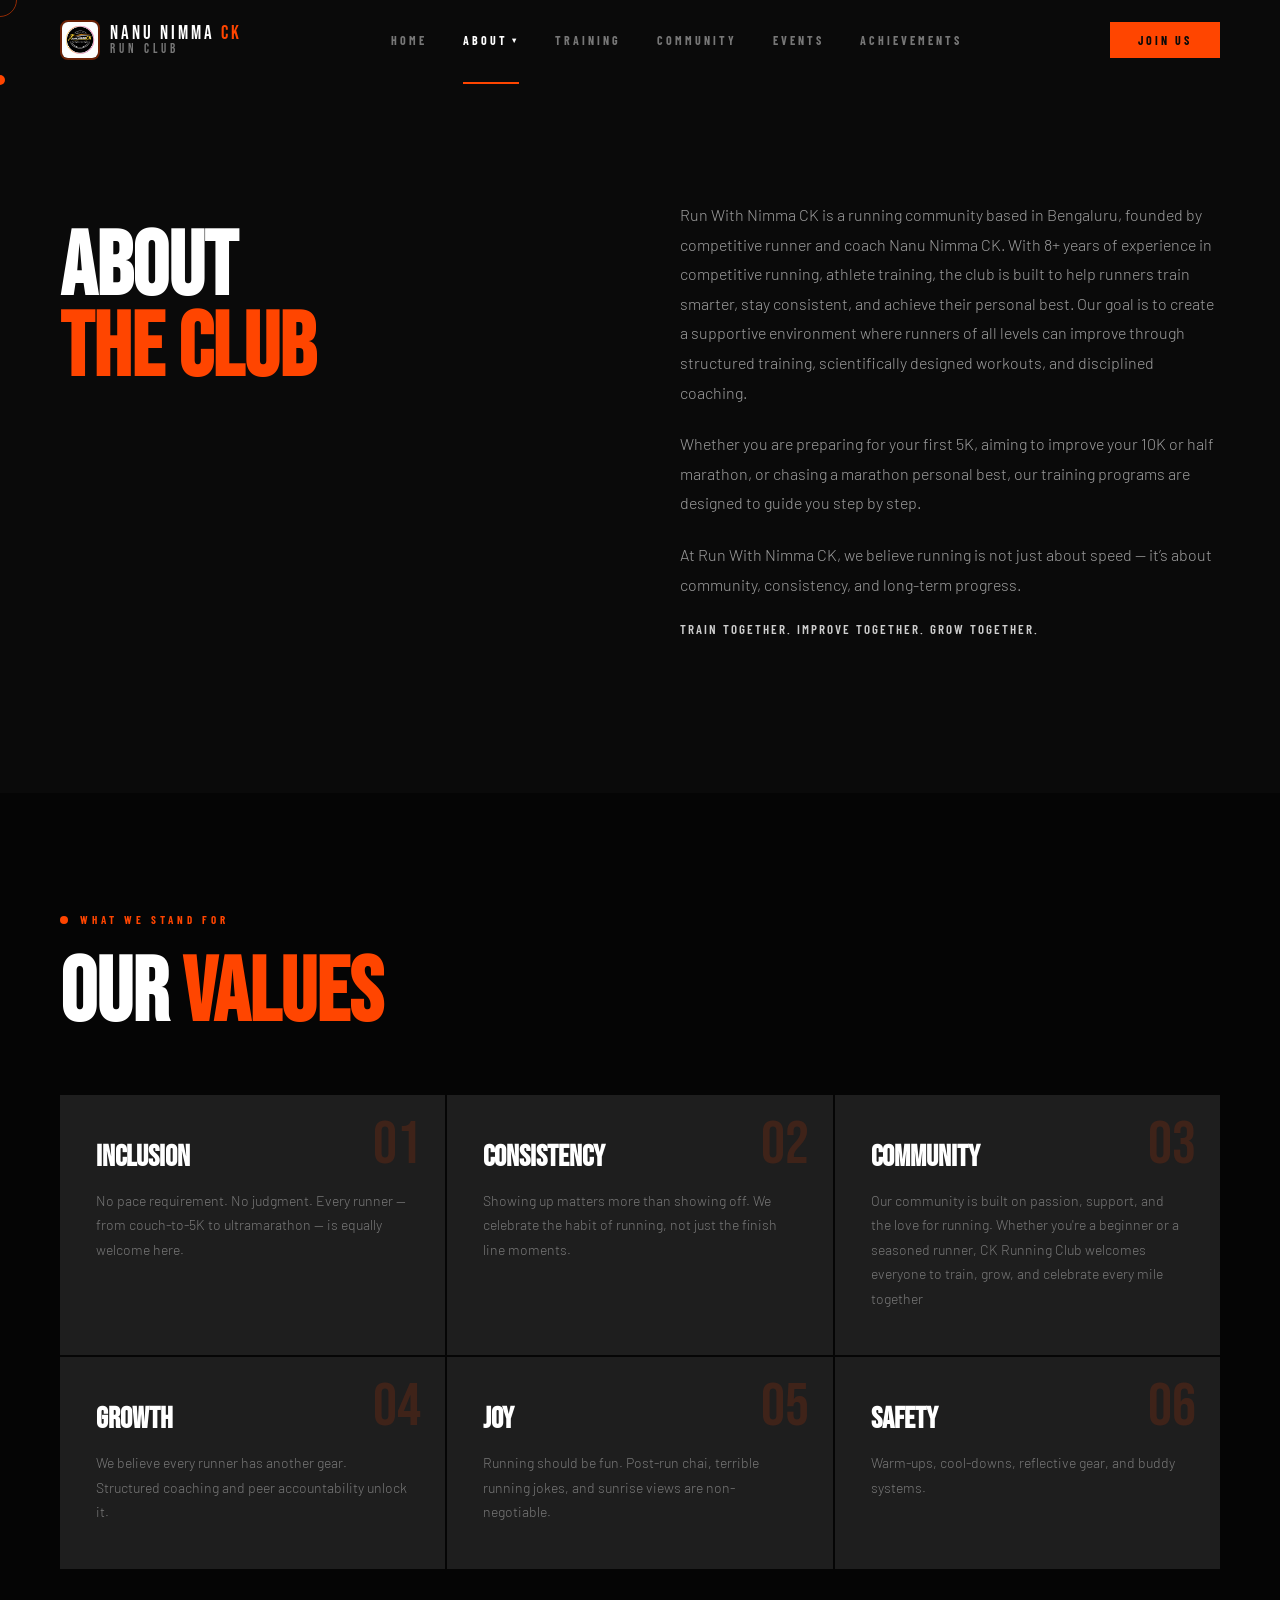
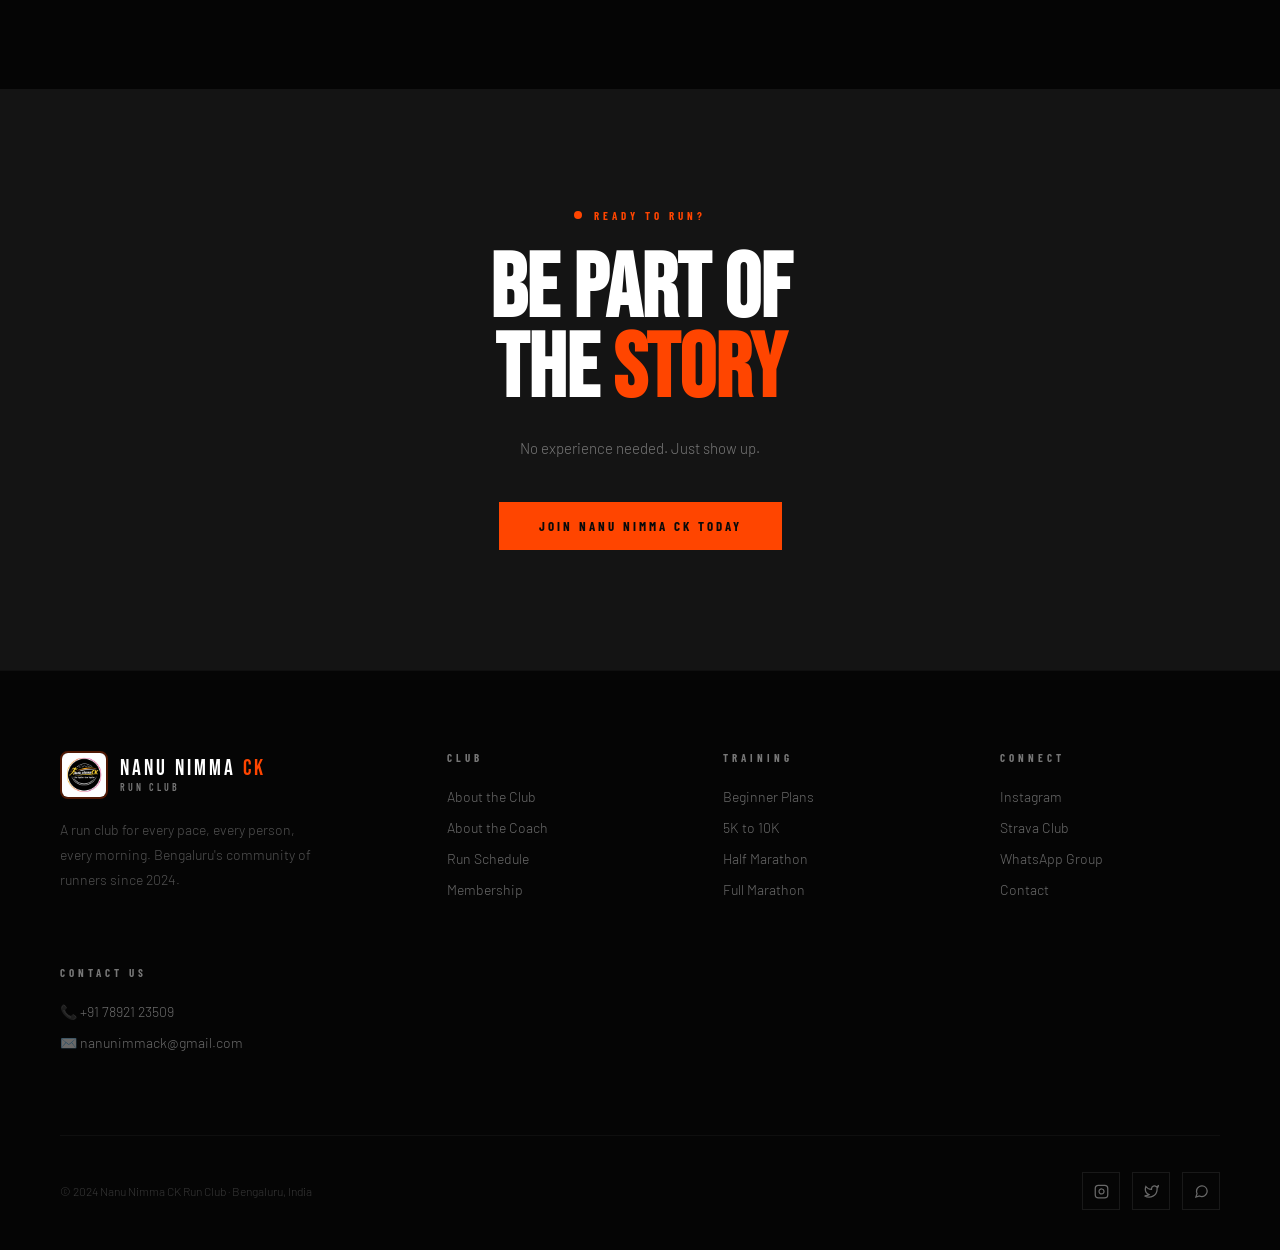
==== about-club.html @ f2fbfc86 "Add files via upload" ====
<!DOCTYPE html>
<html lang="en">
<head>
<meta charset="UTF-8">
<meta name="viewport" content="width=device-width, initial-scale=1.0">
<title>Nanu Nimma CK — About the Club</title>
<link rel="preconnect" href="https://fonts.googleapis.com">
<link href="https://fonts.googleapis.com/css2?family=Bebas+Neue&family=Barlow+Condensed:wght@300;400;600;700&family=Barlow:wght@300;400;500&display=swap" rel="stylesheet">
<link rel="stylesheet" href="styles.css">
</head>
<body>

<div class="cursor" id="cursor"></div>
<div class="cursor-ring" id="cursorRing"></div>

<!-- ── NAV ── -->
<nav class="nav" id="nav">
  <a href="index.html" class="nav__logo">
    <div class="nav__logo-icon"><img src="profile.jpeg" alt="Nanu Nimma CK Logo"></div>
    <div class="nav__logo-text">
      <span class="line2">NANU NIMMA <span>CK</span></span>
      <span class="line1">RUN CLUB</span>
    </div>
  </a>
  <ul class="nav__links">
    <li><a href="index.html" class="nav__link">Home</a></li>
    <li class="nav__dropdown">
      <a class="nav__link active" href="#">About <span class="nav__caret">▾</span></a>
      <div class="nav__dropdown-menu">
        <a href="about-club.html">About the Club</a>
        <a href="about-coach.html">About the Coach</a>
      </div>
    </li>
    <li><a href="runs.html" class="nav__link">Training</a></li>
    <li><a href="community.html" class="nav__link">Community</a></li>
    <li><a href="events.html" class="nav__link">Events</a></li>
    <li><a href="achievements.html" class="nav__link">Achievements</a></li>
  </ul>
  <a href="join.html" class="nav__join">Join Us</a>
  <button class="nav__hamburger" id="hamburger" aria-label="Menu">
    <span></span><span></span><span></span>
  </button>
</nav>

<!-- Mobile Nav -->
<div class="nav__mobile" id="mobileNav">
  <a href="index.html">Home</a>
  <span class="sub-label">About</span>
  <a href="about-club.html" style="font-size:28px;">About the Club</a>
  <a href="about-coach.html" style="font-size:28px;">About the Coach</a>
  <div class="divider"></div>
  <a href="runs.html">Training</a>
  <a href="community.html">Community</a>
  <a href="events.html">Events</a>
  <a href="achievements.html">Achievements</a>
  <a href="join.html" class="mobile-join">Join Us</a>
</div>


<!-- ── STORY SECTION ── -->
<section class="section section--dark">
  <div class="about-split reveal">
    <div>
      <div class="label">
      </div>
      <h1 class="section__heading">About<br><span class="accent">THE CLUB</span></h1>
    </div>
    <div>
      <p>Run With Nimma CK is a running community based in Bengaluru, founded by competitive runner and coach Nanu Nimma CK. With 8+ years of experience in competitive running, athlete training, the club is built to help runners train smarter, stay consistent, and achieve their personal best.
Our goal is to create a supportive environment where runners of all levels can improve through structured training, scientifically designed workouts, and disciplined coaching.</p>
      <p>Whether you are preparing for your first 5K, aiming to improve your 10K or half marathon, or chasing a marathon personal best, our training programs are designed to guide you step by step.</p>
      <p>At Run With Nimma CK, we believe running is not just about speed — it’s about community, consistency, and long-term progress.</p>
      <div class="feature-item"><span>Train together. Improve together. Grow together.</span></div>
      <div class="feature-list" style="margin-top:36px;">
        
      </div>
    </div>
  </div>
</section>


<!-- ── VALUES ── -->
<section class="section section--darker">
  <div class="reveal">
    <div class="label">
      <div class="label__dot"></div>
      <span class="label__text">What We Stand For</span>
    </div>
    <h2 class="section__heading">OUR <span class="accent">VALUES</span></h2>
  </div>

  <div class="values-grid reveal">
    <div class="value-card">
      <div class="value-card__num">01</div>
      <h4>INCLUSION</h4>
      <p>No pace requirement. No judgment. Every runner — from couch-to-5K to ultramarathon — is equally welcome here.</p>
    </div>
    <div class="value-card">
      <div class="value-card__num">02</div>
      <h4>CONSISTENCY</h4>
      <p>Showing up matters more than showing off. We celebrate the habit of running, not just the finish line moments.</p>
    </div>
    <div class="value-card">
      <div class="value-card__num">03</div>
      <h4>COMMUNITY</h4>
      <p>Our community is built on passion, support, and the love for running. Whether you're a beginner or a seasoned runner, CK Running Club welcomes everyone to train, grow, and celebrate every mile together</p>
    </div>
    <div class="value-card">
      <div class="value-card__num">04</div>
      <h4>GROWTH</h4>
      <p>We believe every runner has another gear. Structured coaching and peer accountability unlock it.</p>
    </div>
    <div class="value-card">
      <div class="value-card__num">05</div>
      <h4>JOY</h4>
      <p>Running should be fun. Post-run chai, terrible running jokes, and sunrise views are non-negotiable.</p>
    </div>
    <div class="value-card">
      <div class="value-card__num">06</div>
      <h4>SAFETY</h4>
      <p>Warm-ups, cool-downs, reflective gear, and buddy systems.</p>
    </div>
  </div>
</section>

<!-- ── CTA ── -->
<section class="section section--charcoal" style="text-align:center;">
  <div class="reveal">
    <div class="label" style="justify-content:center;">
      <div class="label__dot"></div>
      <span class="label__text">Ready to run?</span>
    </div>
    <h2 class="section__heading">BE PART OF<br>THE <span class="accent">STORY</span></h2>
    <p style="margin:24px auto 40px; max-width:400px; font-size:15px; font-weight:300; color:var(--muted); line-height:1.8;">No experience needed. Just show up.</p>
    <a href="join.html" class="btn-primary">Join Nanu Nimma CK Today</a>
  </div>
</section>

<!-- ── FOOTER ── -->
<footer class="footer">
  <div class="footer__top">
    <div class="footer__brand">
      <div class="footer__brand-logo"><div class="footer__brand-logo-icon"><img src="profile.jpeg" alt="Nanu Nimma CK Logo"></div><div class="footer__brand-logo-text"><span class="fl2">NANU NIMMA <span>CK</span></span><span class="fl1">Run Club</span></div></div>
      <p class="footer__brand-text">A run club for every pace, every person, every morning. Bengaluru's community of runners since 2024.</p>
    </div>
    <div class="footer__col">
      <h5>Club</h5>
      <ul>
        <li><a href="about-club.html">About the Club</a></li>
        <li><a href="about-coach.html">About the Coach</a></li>
        <li><a href="runs.html">Run Schedule</a></li>
        <li><a href="join.html">Membership</a></li>
      </ul>
    </div>
    <div class="footer__col">
      <h5>Training</h5>
      <ul>
        <li><a href="runs.html">Beginner Plans</a></li>
        <li><a href="runs.html">5K to 10K</a></li>
        <li><a href="runs.html">Half Marathon</a></li>
        <li><a href="runs.html">Full Marathon</a></li>
      </ul>
    </div>
    <div class="footer__col">
      <h5>Connect</h5>
      <ul>
        <li><a href="https://www.instagram.com/ck_runner198?igsh=MWJ4cGlnZDIwdWhmbg==" target="_blank" rel="noopener">Instagram</a></li>
        <li><a href="#">Strava Club</a></li>
        <li><a href="https://wa.me/917892123509" target="_blank" rel="noopener">WhatsApp Group</a></li>
        <li><a href="#">Contact</a></li>
      </ul>
    </div>
    <div class="footer__col">
      <h5>Contact Us</h5>
      <ul>
        <li><a href="tel:+917892123509">📞 +91 78921 23509</a></li>
        <li><a href="mailto:nanunimmack@gmail.com">✉️ nanunimmack@gmail.com</a></li>
      </ul>
    </div>
  </div>
  <div class="footer__bottom">
    <p class="footer__copy">© 2024 Nanu Nimma CK Run Club · Bengaluru, India</p>
    <div class="socials">
      <a href="https://www.instagram.com/ck_runner198?igsh=MWJ4cGlnZDIwdWhmbg==" target="_blank" rel="noopener" class="social-btn"><svg viewBox="0 0 24 24"><rect x="2" y="2" width="20" height="20" rx="5"/><path d="M16 11.37A4 4 0 1112.63 8 4 4 0 0116 11.37z"/><path d="M17.5 6.5h.01"/></svg></a>
      <a href="#" class="social-btn"><svg viewBox="0 0 24 24"><path d="M23 3a10.9 10.9 0 01-3.14 1.53 4.48 4.48 0 00-7.86 3v1A10.66 10.66 0 013 4s-4 9 5 13a11.64 11.64 0 01-7 2c9 5 20 0 20-11.5a4.5 4.5 0 00-.08-.83A7.72 7.72 0 0023 3z"/></svg></a>
      <a href="https://wa.me/917892123509" target="_blank" rel="noopener" class="social-btn"><svg viewBox="0 0 24 24" fill="none" stroke="currentColor" stroke-width="1.5"><path d="M21 11.5a8.38 8.38 0 01-.9 3.8 8.5 8.5 0 01-7.6 4.7 8.38 8.38 0 01-3.8-.9L3 21l1.9-5.7a8.38 8.38 0 01-.9-3.8 8.5 8.5 0 014.7-7.6 8.38 8.38 0 013.8-.9h.5a8.48 8.48 0 018 8v.5z"/></svg></a>
    </div>
  </div>
</footer>

<script src="main.js"></script>
</body>
</html>
---- styles.css ----
/* ============================================================
   PACE RUN CLUB — Complete Stylesheet
   ============================================================ */

/* ─── RESET & VARIABLES ─────────────────────────────────── */
:root {
  --orange:        #FF4500;
  --orange-bright: #FF6B35;
  --orange-dim:    rgba(255, 69, 0, 0.12);
  --dark:          #0A0A0A;
  --darker:        #050505;
  --charcoal:      #141414;
  --mid:           #1E1E1E;
  --light:         #F5F0EA;
  --muted:         #777;
  --muted-light:   rgba(255,255,255,0.45);
  --white:         #FFFFFF;
  --nav-h:         80px;
}

*, *::before, *::after { margin: 0; padding: 0; box-sizing: border-box; }

html { scroll-behavior: smooth; font-size: 16px; }

body {
  font-family: 'Barlow', sans-serif;
  background: var(--dark);
  color: var(--white);
  overflow-x: hidden;
  cursor: none;
  min-height: 100vh;
  padding-top: var(--nav-h);
}

img { max-width: 100%; display: block; }
a  { text-decoration: none; color: inherit; }
ul { list-style: none; }
button { cursor: none; }

/* ─── CUSTOM CURSOR ─────────────────────────────────────── */
.cursor {
  position: fixed;
  width: 10px;
  height: 10px;
  background: var(--orange);
  border-radius: 50%;
  pointer-events: none;
  z-index: 9999;
  transform: translate(-50%,-50%);
  transition: transform .12s;
}
.cursor-ring {
  position: fixed;
  width: 34px;
  height: 34px;
  border: 1.5px solid var(--orange);
  border-radius: 50%;
  pointer-events: none;
  z-index: 9998;
  transform: translate(-50%,-50%);
  opacity: .55;
  transition: width .3s, height .3s, opacity .3s;
}

/* ─── SCROLLBAR ─────────────────────────────────────────── */
::-webkit-scrollbar       { width: 4px; }
::-webkit-scrollbar-track { background: var(--dark); }
::-webkit-scrollbar-thumb { background: #FF4500; }

/* ─── TYPOGRAPHY HELPERS ────────────────────────────────── */
.display {
  font-family: 'Bebas Neue', sans-serif;
  line-height: .9;
  letter-spacing: -1px;
}
.condensed {
  font-family: 'Barlow Condensed', sans-serif;
}
.label {
  display: flex;
  align-items: center;
  gap: 12px;
  margin-bottom: 28px;
}
.label__dot {
  width: 8px;
  height: 8px;
  background: var(--orange);
  border-radius: 50%;
  flex-shrink: 0;
}
.label__text {
  font-family: 'Barlow Condensed', sans-serif;
  font-size: 11px;
  font-weight: 700;
  letter-spacing: 4px;
  text-transform: uppercase;
  color: var(--orange);
}

/* ─── BUTTONS ───────────────────────────────────────────── */
.btn-primary {
  display: inline-block;
  font-family: 'Barlow Condensed', sans-serif;
  font-size: 13px;
  font-weight: 700;
  letter-spacing: 3px;
  text-transform: uppercase;
  color: var(--dark);
  background: var(--orange);
  border: none;
  padding: 16px 40px;
  transition: background .3s, transform .2s;
}
.btn-primary:hover { background: var(--orange-bright); transform: translateY(-2px); }

.btn-ghost {
  display: inline-block;
  font-family: 'Barlow Condensed', sans-serif;
  font-size: 13px;
  font-weight: 600;
  letter-spacing: 3px;
  text-transform: uppercase;
  color: var(--white);
  border-bottom: 1px solid var(--muted);
  padding-bottom: 4px;
  transition: color .3s, border-color .3s;
}
.btn-ghost:hover { color: var(--orange); border-color: var(--orange); }

.btn-outline {
  display: inline-block;
  font-family: 'Barlow Condensed', sans-serif;
  font-size: 13px;
  font-weight: 700;
  letter-spacing: 3px;
  text-transform: uppercase;
  color: var(--white);
  border: 1px solid rgba(255,255,255,.2);
  padding: 14px 36px;
  transition: border-color .3s, color .3s, background .3s;
}
.btn-outline:hover {
  border-color: var(--orange);
  color: var(--orange);
  background: rgba(255,69,0,.06);
}

/* ─── NAV ───────────────────────────────────────────────── */
.nav {
  position: fixed;
  top: 0; left: 0; right: 0;
  z-index: 200;
  height: var(--nav-h);
  display: flex;
  align-items: center;
  justify-content: space-between;
  padding: 0 60px;
  transition: background .4s, backdrop-filter .4s, box-shadow .4s;
  overflow: visible;
  background: transparent;
}
.nav.scrolled {
  background: rgba(10,10,10,.96);
  backdrop-filter: blur(18px);
  border-bottom: 1px solid rgba(255,255,255,.05);
}
.nav__logo {
  display: flex;
  align-items: center;
  gap: 10px;
  font-family: 'Bebas Neue', sans-serif;
  font-size: 20px;
  letter-spacing: 3px;
  color: var(--white);
  flex-shrink: 0;
  line-height: 1;
}
.nav__logo span { color: var(--orange); }
.nav__logo-icon {
  width: 40px;
  height: 40px;
  border-radius: 8px;
  overflow: hidden;
  display: flex;
  align-items: center;
  justify-content: center;
  flex-shrink: 0;
  border: 2px solid rgba(255,69,0,0.4);
  transition: border-color .3s;
}
.nav__logo:hover .nav__logo-icon { border-color: var(--orange-bright); }
.nav__logo-icon img {
  width: 100%;
  height: 100%;
  object-fit: cover;
  display: block;
}
.nav__logo-text {
  display: flex;
  flex-direction: column;
  gap: 0px;
  line-height: 1;
}
.nav__logo-text .line1 {
  font-size: 13px;
  letter-spacing: 4px;
  color: var(--muted);
  font-weight: 400;
}
.nav__logo-text .line2 {
  font-size: 19px;
  letter-spacing: 3px;
  color: var(--white);
}
.nav__logo-text .line2 span { color: var(--orange); }

/* Footer brand logo update */
.footer__brand-logo {
  display: flex;
  align-items: center;
  gap: 12px;
  margin-bottom: 18px;
}
.footer__brand-logo-icon {
  width: 48px;
  height: 48px;
  border-radius: 8px;
  overflow: hidden;
  display: flex;
  align-items: center;
  justify-content: center;
  flex-shrink: 0;
  border: 2px solid rgba(255,69,0,0.3);
}
.footer__brand-logo-icon img {
  width: 100%;
  height: 100%;
  object-fit: cover;
  display: block;
}
.footer__brand-logo-text {
  display: flex;
  flex-direction: column;
  line-height: 1.1;
}
.footer__brand-logo-text .fl1 {
  font-family: 'Barlow Condensed', sans-serif;
  font-size: 10px;
  font-weight: 600;
  letter-spacing: 3px;
  text-transform: uppercase;
  color: var(--muted);
}
.footer__brand-logo-text .fl2 {
  font-family: 'Bebas Neue', sans-serif;
  font-size: 22px;
  letter-spacing: 3px;
  color: var(--white);
}
.footer__brand-logo-text .fl2 span { color: var(--orange); }

.nav__links {
  display: flex;
  align-items: center;
  gap: 36px;
  height: 100%;
}
.nav__link {
  font-family: 'Barlow Condensed', sans-serif;
  font-size: 12px;
  font-weight: 700;
  letter-spacing: 3px;
  text-transform: uppercase;
  color: var(--muted);
  transition: color .3s;
  position: relative;
  padding: 8px 0;
  height: 100%;
  display: flex;
  align-items: center;
}
.nav__link:hover,
.nav__link.active { color: var(--white); }
.nav__link.active::after {
  content: '';
  position: absolute;
  bottom: -4px; left: 0; right: 0;
  height: 2px;
  background: #FF4500;
}

/* Dropdown */
.nav__dropdown {
  position: relative;
  height: 100%;
  display: flex;
  align-items: center;
}
.nav__dropdown-menu {
  position: absolute;
  top: 100%;
  left: 50%;
  transform: translateX(-50%);
  background: #ffffff;
  border: 1px solid rgba(0,0,0,.10);
  border-top: 2px solid var(--orange);
  box-shadow: 0 8px 30px rgba(0,0,0,.3);
  min-width: 200px;
  opacity: 0;
  visibility: hidden;
  pointer-events: none;
  flex-direction: column;
  overflow: hidden;
  display: flex;
  transition: opacity .2s ease, visibility .2s ease;
  /* Padding top creates invisible hover bridge so mouse moving down doesn't lose hover */
  padding-top: 0;
  margin-top: 0;
  z-index: 300;
}
/* Invisible bridge between link and menu so gap doesn't break hover */
.nav__dropdown-menu::before {
  content: '';
  position: absolute;
  top: -12px;
  left: 0;
  right: 0;
  height: 12px;
  background: transparent;
}
.nav__dropdown:hover .nav__dropdown-menu {
  opacity: 1;
  visibility: visible;
  pointer-events: all;
}
.nav__dropdown-menu a {
  font-family: 'Barlow Condensed', sans-serif;
  font-size: 12px;
  font-weight: 600;
  letter-spacing: 2px;
  text-transform: uppercase;
  color: var(--muted);
  padding: 16px 24px;
  transition: background .2s, color .2s;
  border-bottom: 1px solid rgba(255,255,255,.04);
  white-space: nowrap;
}
.nav__dropdown-menu a:last-child { border-bottom: none; }
.nav__dropdown-menu a:hover { background: rgba(232,58,0,.07); color: var(--orange); }
.nav__caret {
  display: inline-block;
  margin-left: 4px;
  font-size: 8px;
  transition: transform .3s;
}
.nav__dropdown:hover .nav__caret { transform: rotate(180deg); }

.nav__join {
  font-family: 'Barlow Condensed', sans-serif;
  font-size: 12px;
  font-weight: 700;
  letter-spacing: 3px;
  text-transform: uppercase;
  color: var(--dark);
  background: var(--orange);
  border: none;
  padding: 11px 28px;
  transition: background .3s;
  flex-shrink: 0;
}
.nav__join:hover { background: var(--orange-bright); }

/* Hamburger */
.nav__hamburger {
  display: none;
  flex-direction: column;
  gap: 5px;
  background: none;
  border: none;
  padding: 6px;
  cursor: none;
}
.nav__hamburger span {
  display: block;
  width: 26px;
  height: 2px;
  background: var(--white);
  transition: all .3s;
}
.nav__hamburger.open span:nth-child(1) { transform: translateY(7px) rotate(45deg); }
.nav__hamburger.open span:nth-child(2) { opacity: 0; }
.nav__hamburger.open span:nth-child(3) { transform: translateY(-7px) rotate(-45deg); }

/* Mobile nav overlay */
.nav__mobile {
  display: none;
  position: fixed;
  inset: 0;
  top: var(--nav-h);
  background: rgba(5,5,5,.98);
  backdrop-filter: blur(20px);
  z-index: 199;
  flex-direction: column;
  align-items: center;
  justify-content: center;
  gap: 8px;
  padding: 40px 24px;
}
.nav__mobile.open { display: flex; }
.nav__mobile a {
  font-family: 'Bebas Neue', sans-serif;
  font-size: 40px;
  letter-spacing: 3px;
  color: var(--muted);
  transition: color .3s;
  text-align: center;
}
.nav__mobile a:hover { color: var(--orange); }
.nav__mobile .sub-label {
  font-family: 'Barlow Condensed', sans-serif;
  font-size: 13px;
  letter-spacing: 3px;
  text-transform: uppercase;
  color: rgba(255,69,0,.7);
}
.nav__mobile .divider {
  width: 40px;
  height: 1px;
  background: rgba(255,255,255,.1);
  margin: 12px 0;
}
.nav__mobile .mobile-join {
  margin-top: 24px;
  font-family: 'Barlow Condensed', sans-serif;
  font-size: 14px;
  font-weight: 700;
  letter-spacing: 3px;
  text-transform: uppercase;
  color: var(--dark);
  background: var(--orange);
  padding: 16px 48px;
}

/* ─── PAGE HERO (shared inner pages) ───────────────────── */
.page-hero {
  min-height: 52vh;
  display: flex;
  align-items: flex-end;
  padding: 0 60px 80px;
  position: relative;
  overflow: hidden;
}
.page-hero__bg {
  position: absolute;
  inset: 0;
  background:
    radial-gradient(ellipse at 60% 40%, rgba(255,69,0,.1) 0%, transparent 60%),
    linear-gradient(160deg, #050505 0%, #0D0D0D 100%);
}
.page-hero__grid {
  position: absolute;
  inset: 0;
  background-image:
    linear-gradient(rgba(255,69,0,.04) 1px, transparent 1px),
    linear-gradient(90deg, rgba(255,69,0,.04) 1px, transparent 1px);
  background-size: 60px 60px;
}
.page-hero__content { position: relative; z-index: 2; }
.page-hero__title {
  font-family: 'Bebas Neue', sans-serif;
  font-size: clamp(64px, 11vw, 160px);
  line-height: .88;
  letter-spacing: -2px;
}
.page-hero__title .accent { color: var(--orange); }
.page-hero__title .outline {
  -webkit-text-stroke: 1.5px rgba(255,255,255,.15);
  color: transparent;
}
.page-hero__sub {
  margin-top: 24px;
  font-size: 16px;
  font-weight: 300;
  color: var(--muted);
  max-width: 480px;
  line-height: 1.75;
}
.page-hero__bar {
  position: absolute;
  bottom: 0; left: 0; right: 0;
  height: 2px;
  background: linear-gradient(90deg, var(--orange) 0%, transparent 70%);
  opacity: .5;
}

/* ─── SECTIONS ──────────────────────────────────────────── */
.section { padding: 120px 60px; }
.section--dark    { background: var(--dark); }
.section--darker  { background: var(--darker); }
.section--charcoal{ background: var(--charcoal); }

.section__heading {
  font-family: 'Bebas Neue', sans-serif;
  font-size: clamp(48px, 7vw, 100px);
  line-height: .9;
}
.section__heading .accent { color: var(--orange); }
.section__heading .outline {
  -webkit-text-stroke: 1px rgba(0,0,0,.15);
  color: transparent;
}

/* ─── REVEAL ANIMATION ──────────────────────────────────── */
.reveal {
  opacity: 0;
  transform: translateY(40px);
  transition: opacity .8s ease, transform .8s ease;
}
.reveal.visible { opacity: 1; transform: translateY(0); }

/* ─── MARQUEE ───────────────────────────────────────────── */
.marquee-band {
  border-top: 1px solid rgba(255,69,0,.25);
  border-bottom: 1px solid rgba(255,69,0,.25);
  background: #141414;
  overflow: hidden;
  padding: 16px 0;
}
.marquee-band__track {
  display: flex;
  width: max-content;
  animation: marquee 30s linear infinite;
}
.marquee-band__item {
  display: flex;
  align-items: center;
  gap: 20px;
  padding: 0 36px;
  white-space: nowrap;
}
.marquee-band__item span {
  font-family: 'Bebas Neue', sans-serif;
  font-size: 19px;
  letter-spacing: 4px;
  color: var(--muted);
  text-transform: uppercase;
}
.marquee-band__dot {
  width: 6px; height: 6px;
  border-radius: 50%;
  background: var(--orange);
  flex-shrink: 0;
}
@keyframes marquee {
  from { transform: translateX(0); }
  to   { transform: translateX(-50%); }
}

/* ─── HOME — HERO ───────────────────────────────────────── */
.home-hero {
  height: calc(100vh - var(--nav-h));
  min-height: 560px;
  position: relative;
  display: flex;
  align-items: center;
  overflow: hidden;
}
.home-hero__bg {
  position: absolute; inset: 0;
  background:
    radial-gradient(ellipse at 70% 50%, rgba(255,69,0,.13) 0%, transparent 65%),
    linear-gradient(135deg, #050505 0%, #0D0D0D 60%, #111 100%);
}
.home-hero__grid {
  position: absolute; inset: 0;
  background-image:
    linear-gradient(rgba(255,69,0,.04) 1px, transparent 1px),
    linear-gradient(90deg, rgba(255,69,0,.04) 1px, transparent 1px);
  background-size: 60px 60px;
}
.home-hero__ticker {
  position: absolute;
  top: 50%;
  right: -100%;
  transform: translateY(-50%);
  font-family: 'Bebas Neue', sans-serif;
  font-size: 30vw;
  color: rgba(255,255,255,.018);
  white-space: nowrap;
  letter-spacing: -10px;
  animation: ticker 22s linear infinite;
  pointer-events: none;
  user-select: none;
}
@keyframes ticker {
  0%   { right: -100%; }
  100% { right: 100%; }
}
.home-hero__track {
  position: absolute;
  bottom: 0; left: 0; right: 0;
  height: 2px;
  background: linear-gradient(90deg, transparent 0%, #FF4500 40%, #FF6B35 70%, transparent 100%);
  opacity: .5;
}
.home-hero__content {
  position: relative;
  z-index: 2;
  padding: 40px 60px;
  max-width: 860px;
}
.home-hero__eyebrow {
  display: flex;
  align-items: center;
  gap: 14px;
  margin-bottom: 20px;
  opacity: 0;
  animation: fadeUp .8s ease .3s forwards;
}
.home-hero__eyebrow-line {
  width: 36px; height: 2px;
  background: var(--orange);
}
.home-hero__eyebrow span {
  font-family: 'Barlow Condensed', sans-serif;
  font-size: 11px;
  font-weight: 700;
  letter-spacing: 4px;
  text-transform: uppercase;
  color: var(--orange);
}
.home-hero__headline {
  font-family: 'Bebas Neue', sans-serif;
  font-size: clamp(64px, 11vw, 150px);
  line-height: .9;
  letter-spacing: -2px;
  opacity: 0;
  animation: fadeUp .9s ease .5s forwards;
}
.home-hero__headline .line-accent { color: var(--orange); }
.home-hero__headline .line-outline {
  -webkit-text-stroke: 1.5px rgba(255,255,255,.18);
  color: transparent;
}
.home-hero__sub {
  margin-top: 28px;
  font-size: 16px;
  font-weight: 300;
  color: var(--muted);
  max-width: 420px;
  line-height: 1.75;
  opacity: 0;
  animation: fadeUp .9s ease .7s forwards;
}
.home-hero__actions {
  margin-top: 44px;
  display: flex;
  align-items: center;
  gap: 32px;
  flex-wrap: wrap;
  opacity: 0;
  animation: fadeUp .9s ease .9s forwards;
}
.home-hero__stats {
  position: absolute;
  right: 60px;
  top: 50%;
  transform: translateY(-50%);
  z-index: 2;
  display: flex;
  flex-direction: column;
  gap: 28px;
  opacity: 0;
  animation: fadeIn 1s ease 1.2s forwards;
}
.stat { text-align: right; }
.stat__num {
  font-family: 'Bebas Neue', sans-serif;
  font-size: 50px;
  line-height: 1;
}
.stat__num em { color: var(--orange); font-style: normal; }
.stat__label {
  font-family: 'Barlow Condensed', sans-serif;
  font-size: 11px;
  font-weight: 600;
  letter-spacing: 3px;
  text-transform: uppercase;
  color: var(--muted);
  margin-top: 2px;
}
.stat__divider {
  width: 100%;
  height: 1px;
  background: rgba(255,255,255,.07);
}

/* ─── ABOUT GALLERY LAYOUT ──────────────────────────────── */
.about-intro-grid {
  display: grid;
  grid-template-columns: 1fr 1fr;
  gap: 80px;
  align-items: center;
  margin-bottom: 60px;
}
.gallery-wrap {
  position: relative;
  width: 100%;
  aspect-ratio: 4/3;
  overflow: hidden;
  background: #E8E8E8;
}
.gallery-wrap::before {
  content: '';
  position: absolute;
  top: 0; left: 0; right: 0;
  height: 3px;
  background: var(--orange);
  z-index: 3;
}
.gallery-wrap::after {
  content: '';
  position: absolute;
  bottom: 0; right: 0;
  width: 60px; height: 60px;
  background: var(--orange);
  z-index: 3;
  clip-path: polygon(100% 0, 100% 100%, 0 100%);
}
.gallery-slide {
  position: absolute;
  inset: 0;
  opacity: 0;
  transition: opacity .8s ease;
  z-index: 1;
}
.gallery-slide.active {
  opacity: 1;
  z-index: 2;
}
.gallery-slide img {
  width: 100%;
  height: 100%;
  object-fit: cover;
  object-position: center;
  display: block;
}
/* Counter badge */
.gallery-counter {
  position: absolute;
  top: 16px;
  right: 16px;
  z-index: 4;
  background: rgba(255,255,255,.85);
  backdrop-filter: blur(8px);
  border: 1px solid rgba(0,0,0,.1);
  padding: 6px 14px;
  font-family: 'Barlow Condensed', sans-serif;
  font-size: 12px;
  font-weight: 700;
  letter-spacing: 2px;
  color: var(--white);
}
.gallery-counter em {
  color: var(--orange);
  font-style: normal;
}
/* Dot indicators */
.gallery-dots {
  position: absolute;
  bottom: 16px;
  left: 50%;
  transform: translateX(-50%);
  z-index: 4;
  display: flex;
  gap: 8px;
}
.gallery-dot {
  width: 6px;
  height: 6px;
  border-radius: 50%;
  background: rgba(255,255,255,.3);
  cursor: pointer;
  transition: background .3s, transform .3s;
  border: none;
  padding: 0;
}
.gallery-dot.active {
  background: var(--orange);
  transform: scale(1.4);
}
/* Prev / Next arrows */
.gallery-btn {
  position: absolute;
  top: 50%;
  transform: translateY(-50%);
  z-index: 4;
  width: 38px;
  height: 38px;
  background: rgba(0,0,0,.55);
  backdrop-filter: blur(6px);
  border: 1px solid rgba(255,255,255,.12);
  display: flex;
  align-items: center;
  justify-content: center;
  cursor: pointer;
  transition: background .3s, border-color .3s;
}
.gallery-btn:hover {
  background: var(--orange);
  border-color: var(--orange);
}
.gallery-btn svg {
  width: 16px;
  height: 16px;
  stroke: var(--white);
  fill: none;
  stroke-width: 2;
}
.gallery-btn--prev { left: 12px; }
.gallery-btn--next { right: 12px; }
/* Progress bar */
.gallery-progress {
  position: absolute;
  bottom: 0; left: 0;
  height: 3px;
  background: var(--orange);
  z-index: 4;
  width: 0%;
  transition: width linear;
}

@media (max-width: 1024px) {
  .about-intro-grid { grid-template-columns: 1fr; gap: 48px; }
}
@media (max-width: 768px) {
  .about-intro-grid { grid-template-columns: 1fr; gap: 36px; }
  .gallery-wrap { aspect-ratio: 16/10; }
}
.bento {
  display: grid;
  grid-template-columns: repeat(12,1fr);
  gap: 2px;
  margin-top: 80px;
}
.bento-card {
  background: #141414;
  padding: 48px 40px;
  position: relative;
  overflow: hidden;
  transition: background .3s;
  cursor: none;
}
.bento-card:hover { background: #1c1c1c; }
.bento-card__bar {
  position: absolute;
  bottom: 0; left: 0; right: 0;
  height: 2px;
  background: linear-gradient(90deg, var(--orange), transparent);
  opacity: 0;
  transition: opacity .3s;
}
.bento-card:hover .bento-card__bar { opacity: 1; }
.bento-card__icon {
  width: 50px; height: 50px;
  background: rgba(255,69,0,.1);
  border: 1px solid rgba(255,69,0,.2);
  display: flex;
  align-items: center;
  justify-content: center;
  margin-bottom: 28px;
}
.bento-card__icon svg {
  width: 22px; height: 22px;
  stroke: var(--orange);
  fill: none;
  stroke-width: 1.5;
}
.bento-card h3 {
  font-family: 'Bebas Neue', sans-serif;
  font-size: 38px;
  line-height: 1;
  margin-bottom: 14px;
}
.bento-card p {
  font-size: 14px;
  font-weight: 300;
  color: var(--muted-light);
  line-height: 1.8;
}
.bento-card .big-num {
  font-family: 'Bebas Neue', sans-serif;
  font-size: 100px;
  line-height: 1;
  color: var(--orange);
  margin-bottom: 6px;
}
.bento-card .big-num-label {
  font-family: 'Barlow Condensed', sans-serif;
  font-size: 12px;
  font-weight: 700;
  letter-spacing: 3px;
  text-transform: uppercase;
  color: rgba(255,255,255,.3);
}
.bento-c1 { grid-column: span 7; min-height: 340px; }
.bento-c2 { grid-column: span 5; }
.bento-c3 { grid-column: span 5; min-height: 280px; }
.bento-c4 { grid-column: span 7; }

/* ─── HOME — QUICK LINKS ────────────────────────────────── */
.quick-links {
  display: grid;
  grid-template-columns: repeat(3,1fr);
  gap: 2px;
  margin-top: 2px;
}
.quick-link-card {
  background: var(--mid);
  padding: 52px 44px;
  display: flex;
  flex-direction: column;
  justify-content: space-between;
  min-height: 260px;
  position: relative;
  overflow: hidden;
  transition: background .3s;
  cursor: none;
}
.quick-link-card::after {
  content: '';
  position: absolute;
  bottom: 0; left: 0;
  width: 0; height: 3px;
  background: var(--orange);
  transition: width .5s ease;
}
.quick-link-card:hover::after { width: 100%; }
.quick-link-card:hover { background: #252525; }
.quick-link-card__num {
  font-family: 'Bebas Neue', sans-serif;
  font-size: 72px;
  color: rgba(255,255,255,.03);
  position: absolute;
  top: 16px; right: 24px;
  line-height: 1;
}
.quick-link-card__tag {
  font-family: 'Barlow Condensed', sans-serif;
  font-size: 11px;
  font-weight: 700;
  letter-spacing: 4px;
  text-transform: uppercase;
  color: var(--orange);
  margin-bottom: 16px;
}
.quick-link-card__title {
  font-family: 'Bebas Neue', sans-serif;
  font-size: 34px;
  line-height: 1.05;
  margin-bottom: 12px;
}
.quick-link-card__desc {
  font-size: 14px;
  font-weight: 300;
  color: var(--muted);
  line-height: 1.7;
  margin-bottom: 28px;
}
.quick-link-card__arrow {
  display: flex;
  align-items: center;
  gap: 10px;
  font-family: 'Barlow Condensed', sans-serif;
  font-size: 12px;
  font-weight: 700;
  letter-spacing: 3px;
  text-transform: uppercase;
  color: var(--muted);
  transition: color .3s;
}
.quick-link-card:hover .quick-link-card__arrow { color: var(--orange); }
.quick-link-card__arrow svg {
  width: 16px; height: 16px;
  stroke: currentColor;
  fill: none;
  stroke-width: 2;
  transition: transform .3s;
}
.quick-link-card:hover .quick-link-card__arrow svg { transform: translateX(4px); }

/* ─── RUNS PAGE ─────────────────────────────────────────── */
.runs-grid {
  display: grid;
  grid-template-columns: repeat(3,1fr);
  gap: 2px;
}
.run-card {
  background: var(--mid);
  padding: 48px 40px;
  position: relative;
  overflow: hidden;
  transition: background .4s, transform .3s;
  cursor: none;
}
.run-card::before {
  content: '';
  position: absolute;
  bottom: 0; left: 0;
  width: 0; height: 3px;
  background: var(--orange);
  transition: width .5s ease;
}
.run-card:hover::before { width: 100%; }
.run-card:hover { background: #232323; transform: translateY(-4px); }
.run-card__bg-num {
  position: absolute;
  top: 16px; right: 24px;
  font-family: 'Bebas Neue', sans-serif;
  font-size: 88px;
  color: rgba(255,255,255,.03);
  line-height: 1;
  pointer-events: none;
}
.run-card__day {
  font-family: 'Barlow Condensed', sans-serif;
  font-size: 11px;
  font-weight: 700;
  letter-spacing: 4px;
  text-transform: uppercase;
  color: var(--orange);
  margin-bottom: 14px;
}
.run-card__name {
  font-family: 'Bebas Neue', sans-serif;
  font-size: 44px;
  line-height: .95;
  margin-bottom: 6px;
}
.run-card__details {
  margin-top: 28px;
  display: flex;
  flex-direction: column;
  gap: 10px;
}
.run-detail {
  display: flex;
  align-items: center;
  gap: 10px;
}
.run-detail__icon {
  width: 20px; height: 20px;
  display: flex;
  align-items: center;
  justify-content: center;
  flex-shrink: 0;
}
.run-detail__icon svg { width: 14px; height: 14px; fill: var(--orange); }
.run-detail span {
  font-size: 13px;
  color: var(--muted-light);
  font-weight: 300;
}
.run-card__badge {
  display: inline-block;
  margin-top: 28px;
  padding: 6px 16px;
  background: rgba(255,69,0,.1);
  border: 1px solid rgba(255,69,0,.2);
  font-family: 'Barlow Condensed', sans-serif;
  font-size: 11px;
  font-weight: 700;
  letter-spacing: 3px;
  text-transform: uppercase;
  color: var(--orange);
}

/* Training Plans Table */
.plans-table {
  width: 100%;
  border-collapse: collapse;
  margin-top: 56px;
}
.plans-table th {
  font-family: 'Barlow Condensed', sans-serif;
  font-size: 11px;
  font-weight: 700;
  letter-spacing: 3px;
  text-transform: uppercase;
  color: var(--muted);
  padding: 16px 24px;
  text-align: left;
  border-bottom: 1px solid rgba(255,255,255,.06);
}
.plans-table td {
  padding: 20px 24px;
  font-size: 14px;
  font-weight: 300;
  color: rgba(255,255,255,.7);
  border-bottom: 1px solid rgba(255,255,255,.04);
  transition: background .2s;
}
.plans-table tr:hover td { background: rgba(255,69,0,.04); }
.plans-table td:first-child {
  font-family: 'Barlow Condensed', sans-serif;
  font-size: 16px;
  font-weight: 700;
  color: var(--white);
  letter-spacing: 1px;
}
.level-pill {
  display: inline-block;
  padding: 4px 14px;
  font-family: 'Barlow Condensed', sans-serif;
  font-size: 11px;
  font-weight: 700;
  letter-spacing: 2px;
  text-transform: uppercase;
  border-radius: 2px;
}
.level-pill--beginner   { background: rgba(50,205,50,.12);  color: #55cc55; }
.level-pill--intermediate { background: rgba(255,165,0,.12); color: #FFAA33; }
.level-pill--advanced   { background: rgba(255,69,0,.12);   color: var(--orange); }

/* ─── ABOUT CLUB PAGE ───────────────────────────────────── */
.about-split {
  display: grid;
  grid-template-columns: 1fr 1fr;
  gap: 80px;
  align-items: start;
}
.about-split p {
  font-size: 16px;
  font-weight: 300;
  color: rgba(255,255,255,.6);
  line-height: 1.85;
  margin-bottom: 22px;
}
.feature-list {
  margin-top: 40px;
  display: grid;
  grid-template-columns: 1fr 1fr;
  gap: 18px;
}
.feature-item {
  display: flex;
  align-items: center;
  gap: 12px;
}
.feature-item__line {
  width: 24px; height: 1px;
  background: var(--orange);
  flex-shrink: 0;
}
.feature-item span {
  font-family: 'Barlow Condensed', sans-serif;
  font-size: 13px;
  font-weight: 600;
  letter-spacing: 2px;
  text-transform: uppercase;
  color: rgba(255,255,255,.8);
}

.timeline {
  margin-top: 80px;
}
.timeline-item {
  display: grid;
  grid-template-columns: 100px 1fr;
  gap: 40px;
  padding: 36px 0;
  border-bottom: 1px solid rgba(255,255,255,.05);
  position: relative;
  cursor: none;
  transition: padding-left .3s;
}
.timeline-item:hover { padding-left: 16px; }
.timeline-item:hover .timeline-item__year { color: var(--orange); }
.timeline-item__year {
  font-family: 'Bebas Neue', sans-serif;
  font-size: 42px;
  color: rgba(255,255,255,.15);
  line-height: 1;
  transition: color .3s;
}
.timeline-item__content h4 {
  font-family: 'Barlow Condensed', sans-serif;
  font-size: 18px;
  font-weight: 700;
  letter-spacing: 1px;
  margin-bottom: 8px;
}
.timeline-item__content p {
  font-size: 14px;
  font-weight: 300;
  color: var(--muted);
  line-height: 1.7;
}

.values-grid {
  display: grid;
  grid-template-columns: repeat(3,1fr);
  gap: 2px;
  margin-top: 60px;
}
.value-card {
  background: var(--mid);
  padding: 44px 36px;
  position: relative;
  overflow: hidden;
  cursor: none;
  transition: background .3s;
}
.value-card:hover { background: #232323; }
.value-card__num {
  font-family: 'Bebas Neue', sans-serif;
  font-size: 60px;
  color: rgba(255,69,0,.15);
  position: absolute;
  top: 20px; right: 24px;
  line-height: 1;
}
.value-card h4 {
  font-family: 'Bebas Neue', sans-serif;
  font-size: 30px;
  margin-bottom: 14px;
}
.value-card p {
  font-size: 14px;
  font-weight: 300;
  color: var(--muted);
  line-height: 1.75;
}

/* ─── ABOUT COACH PAGE ──────────────────────────────────── */
.coach-hero-card {
  display: grid;
  grid-template-columns: 380px 1fr;
  gap: 80px;
  align-items: start;
}
.coach-photo-wrap {
  position: relative;
}
.coach-photo {
  width: 100%;
  aspect-ratio: 3/4;
  position: relative;
  overflow: hidden;
  border: 1px solid rgba(255,255,255,.06);
}
.coach-photo__accent {
  position: absolute;
  bottom: 0; left: 0; right: 0;
  height: 4px;
  background: var(--orange);
}
.coach-credentials {
  margin-top: 16px;
  display: flex;
  flex-direction: column;
  gap: 0;
}
.coach-cred {
  display: flex;
  align-items: center;
  gap: 12px;
  padding: 12px 0;
  border-bottom: 1px solid rgba(255,255,255,.05);
}
.coach-cred svg {
  width: 14px; height: 14px;
  stroke: var(--orange);
  fill: none;
  stroke-width: 1.5;
  flex-shrink: 0;
}
.coach-cred span {
  font-size: 13px;
  font-weight: 300;
  color: var(--muted);
}
.coach-info { padding-top: 8px; }
.coach-name {
  font-family: 'Bebas Neue', sans-serif;
  font-size: clamp(56px, 7vw, 100px);
  line-height: .9;
  margin-bottom: 6px;
}
.coach-role {
  font-family: 'Barlow Condensed', sans-serif;
  font-size: 13px;
  font-weight: 700;
  letter-spacing: 4px;
  text-transform: uppercase;
  color: var(--orange);
  margin-bottom: 32px;
}
.coach-bio p {
  font-size: 16px;
  font-weight: 300;
  color: rgba(255,255,255,.6);
  line-height: 1.85;
  margin-bottom: 20px;
}
.coach-stats-row {
  display: flex;
  gap: 48px;
  margin-top: 36px;
  padding-top: 36px;
  border-top: 1px solid rgba(255,255,255,.06);
}
.coach-stat__num {
  font-family: 'Bebas Neue', sans-serif;
  font-size: 48px;
  color: var(--orange);
  line-height: 1;
}
.coach-stat__label {
  font-family: 'Barlow Condensed', sans-serif;
  font-size: 11px;
  font-weight: 600;
  letter-spacing: 3px;
  text-transform: uppercase;
  color: var(--muted);
  margin-top: 4px;
}

.philosophy-cards {
  display: grid;
  grid-template-columns: repeat(3,1fr);
  gap: 2px;
  margin-top: 60px;
}
.phil-card {
  background: var(--charcoal);
  padding: 44px 36px;
  position: relative;
  overflow: hidden;
  cursor: none;
  transition: background .3s;
}
.phil-card:hover { background: #1c1c1c; }
.phil-card__num {
  font-family: 'Bebas Neue', sans-serif;
  font-size: 56px;
  color: rgba(255,69,0,.18);
  line-height: 1;
  margin-bottom: 20px;
}
.phil-card h4 {
  font-family: 'Bebas Neue', sans-serif;
  font-size: 26px;
  margin-bottom: 12px;
}
.phil-card p {
  font-size: 14px;
  font-weight: 300;
  color: var(--muted);
  line-height: 1.75;
}
.phil-card__bar {
  position: absolute;
  bottom: 0; left: 0; right: 0;
  height: 2px;
  background: linear-gradient(90deg, var(--orange), transparent);
  opacity: 0;
  transition: opacity .3s;
}
.phil-card:hover .phil-card__bar { opacity: 1; }

/* ─── RUNNER PROFILE CARDS ──────────────────────────────── */
.runner-profiles-grid {
  display: grid;
  grid-template-columns: repeat(4, 1fr);
  gap: 2px;
  margin-top: 60px;
}
.runner-card {
  background: #141414;
  position: relative;
  overflow: hidden;
  cursor: none;
  transition: background .3s, transform .3s;
  display: flex;
  flex-direction: column;
}
.runner-card:hover { background: #1c1c1c; transform: translateY(-4px); }
.runner-card::after {
  content: '';
  position: absolute;
  bottom: 0; left: 0; right: 0;
  height: 3px;
  background: linear-gradient(90deg, var(--orange), transparent);
  opacity: 0;
  transition: opacity .3s;
}
.runner-card:hover::after { opacity: 1; }

/* Profile image at top */
.runner-card__img-wrap {
  width: 100%;
  aspect-ratio: 1/1;
  overflow: hidden;
  position: relative;
  background: #1E1E1E;
  flex-shrink: 0;
}
.runner-card__img-wrap img {
  width: 100%;
  height: 100%;
  object-fit: cover;
  object-position: top;
  display: block;
  transition: transform .5s ease;
}
.runner-card:hover .runner-card__img-wrap img { transform: scale(1.05); }

/* Orange overlay on hover */
.runner-card__img-wrap::after {
  content: '';
  position: absolute;
  inset: 0;
  background: linear-gradient(to bottom, transparent 50%, rgba(0,0,0,.7) 100%);
}

/* PB badge — sits over image bottom */
.runner-card__pb-badge {
  position: absolute;
  bottom: 0; left: 0; right: 0;
  z-index: 2;
  background: var(--orange);
  padding: 8px 16px;
  display: flex;
  justify-content: space-between;
  align-items: center;
}
.runner-card__pb-time {
  font-family: 'Bebas Neue', sans-serif;
  font-size: 26px;
  color: var(--dark);
  line-height: 1;
}
.runner-card__pb-race {
  font-family: 'Barlow Condensed', sans-serif;
  font-size: 10px;
  font-weight: 700;
  letter-spacing: 2px;
  text-transform: uppercase;
  color: rgba(0,0,0,.65);
  text-align: right;
  line-height: 1.3;
}
.runner-card__pb-label {
  font-family: 'Barlow Condensed', sans-serif;
  font-size: 9px;
  font-weight: 700;
  letter-spacing: 3px;
  text-transform: uppercase;
  color: rgba(0,0,0,.5);
  display: block;
}

/* Body */
.runner-card__body {
  padding: 24px 24px 28px;
  display: flex;
  flex-direction: column;
  gap: 10px;
  flex: 1;
}
.runner-card__name {
  font-family: 'Bebas Neue', sans-serif;
  font-size: 22px;
  letter-spacing: 1px;
  line-height: 1;
  color: var(--white);
}
.runner-card__since {
  font-family: 'Barlow Condensed', sans-serif;
  font-size: 11px;
  font-weight: 700;
  letter-spacing: 3px;
  text-transform: uppercase;
  color: var(--orange);
  margin-top: -4px;
}
.runner-card__review {
  font-size: 13px;
  font-weight: 300;
  color: rgba(255,255,255,.6);
  line-height: 1.75;
  border-top: 1px solid rgba(255,255,255,.07);
  padding-top: 12px;
  margin-top: 4px;
}
.runner-card__review::before {
  content: '" ';
  color: var(--orange);
  font-family: 'Bebas Neue', sans-serif;
  font-size: 18px;
}
.runner-card__review::after {
  content: ' "';
  color: var(--orange);
  font-family: 'Bebas Neue', sans-serif;
  font-size: 18px;
}

@media (max-width: 1024px) {
  .runner-profiles-grid { grid-template-columns: repeat(2, 1fr); }
}
@media (max-width: 480px) {
  .runner-profiles-grid { grid-template-columns: 1fr 1fr; gap: 2px; }
  .runner-card__pb-time { font-size: 20px; }
}
.testimonials-grid {
  display: grid;
  grid-template-columns: repeat(3,1fr);
  gap: 2px;
  margin-top: 60px;
}
.testimonial-card {
  background: var(--charcoal);
  padding: 44px 36px;
  position: relative;
  cursor: none;
  transition: background .3s;
}
.testimonial-card:hover { background: #1c1c1c; }
.testimonial-card__quote {
  font-family: 'Bebas Neue', sans-serif;
  font-size: 70px;
  color: var(--orange);
  line-height: .65;
  margin-bottom: 22px;
  opacity: .55;
}
.testimonial-card__text {
  font-size: 15px;
  font-weight: 300;
  color: rgba(255,255,255,.7);
  line-height: 1.8;
  margin-bottom: 36px;
}
.testimonial-card__author {
  display: flex;
  align-items: center;
  gap: 14px;
}
.avatar {
  width: 46px; height: 46px;
  border-radius: 50%;
  background: linear-gradient(135deg, var(--orange), #FF8C42);
  display: flex;
  align-items: center;
  justify-content: center;
  font-family: 'Bebas Neue', sans-serif;
  font-size: 20px;
  color: var(--dark);
  flex-shrink: 0;
}
.author__name {
  font-family: 'Barlow Condensed', sans-serif;
  font-size: 15px;
  font-weight: 700;
  letter-spacing: 1px;
  margin-bottom: 2px;
}
.author__meta {
  font-size: 12px;
  color: var(--muted);
  font-weight: 300;
}

.strava-band {
  display: grid;
  grid-template-columns: 1fr 1fr 1fr 1fr;
  gap: 2px;
  margin-top: 60px;
}
.strava-stat {
  background: var(--mid);
  padding: 44px 36px;
  cursor: none;
  transition: background .3s;
}
.strava-stat:hover { background: #252525; }
.strava-stat__num {
  font-family: 'Bebas Neue', sans-serif;
  font-size: 64px;
  color: var(--orange);
  line-height: 1;
  margin-bottom: 6px;
}
.strava-stat__label {
  font-family: 'Barlow Condensed', sans-serif;
  font-size: 11px;
  font-weight: 700;
  letter-spacing: 3px;
  text-transform: uppercase;
  color: var(--muted);
}

.events-list {
  display: flex;
  flex-direction: column;
}
.event-item {
  display: grid;
  grid-template-columns: 160px 1fr auto;
  align-items: center;
  gap: 56px;
  padding: 32px 0;
  border-bottom: 1px solid rgba(255,255,255,.05);
  position: relative;
  cursor: none;
  transition: padding-left .3s;
}
.event-item::before {
  content: '';
  position: absolute;
  left: -60px; right: -60px;
  top: 0; bottom: 0;
  background: rgba(255,69,0,.04);
  opacity: 0;
  transition: opacity .3s;
}
.event-item:hover::before { opacity: 1; }
.event-item:hover { padding-left: 12px; }
.event-item__date {
  font-family: 'Bebas Neue', sans-serif;
  font-size: 44px;
  color: rgba(255,255,255,.18);
  line-height: 1;
  transition: color .3s;
}
.event-item:hover .event-item__date { color: var(--orange); }
.event-item__title {
  font-family: 'Barlow Condensed', sans-serif;
  font-size: 20px;
  font-weight: 700;
  letter-spacing: 1px;
  margin-bottom: 4px;
}
.event-item__desc {
  font-size: 13px;
  color: var(--muted);
  font-weight: 300;
}
.event-item__arrow {
  width: 44px; height: 44px;
  border: 1px solid rgba(255,255,255,.1);
  display: flex;
  align-items: center;
  justify-content: center;
  flex-shrink: 0;
  transition: all .3s;
}
.event-item:hover .event-item__arrow {
  background: var(--orange);
  border-color: var(--orange);
}
.event-item__arrow svg {
  width: 16px; height: 16px;
  stroke: currentColor;
  fill: none;
  stroke-width: 2;
}

/* ─── JOIN PAGE ─────────────────────────────────────────── */
/* Form section dividers */
.form-section-label {
  font-family: 'Bebas Neue', sans-serif;
  font-size: 15px;
  letter-spacing: 3px;
  color: var(--orange);
  margin: 28px 0 14px;
  padding-bottom: 8px;
  border-bottom: 1px solid rgba(255,69,0,.2);
  text-transform: uppercase;
}
.req { color: var(--orange); }
.join-split {
  display: grid;
  grid-template-columns: 1fr 1fr;
  gap: 80px;
  align-items: start;
}
.join-split__left p {
  font-size: 16px;
  font-weight: 300;
  color: rgba(255,255,255,.6);
  line-height: 1.85;
  margin-bottom: 20px;
}
.join-perks {
  margin-top: 40px;
  display: flex;
  flex-direction: column;
  gap: 16px;
}
.join-perk {
  display: flex;
  align-items: flex-start;
  gap: 16px;
  padding: 20px 24px;
  background: var(--charcoal);
  border-left: 2px solid var(--orange);
  transition: background .3s;
  cursor: none;
}
.join-perk:hover { background: #1c1c1c; }
.join-perk__icon {
  width: 36px; height: 36px;
  background: rgba(255,69,0,.1);
  display: flex;
  align-items: center;
  justify-content: center;
  flex-shrink: 0;
}
.join-perk__icon svg {
  width: 16px; height: 16px;
  stroke: var(--orange);
  fill: none;
  stroke-width: 1.5;
}
.join-perk__title {
  font-family: 'Barlow Condensed', sans-serif;
  font-size: 15px;
  font-weight: 700;
  letter-spacing: 1px;
  margin-bottom: 4px;
}
.join-perk__desc {
  font-size: 13px;
  font-weight: 300;
  color: var(--muted);
  line-height: 1.65;
}

/* Join Form */
.join-form-card {
  background: var(--charcoal);
  padding: 56px 48px;
  border: 1px solid rgba(255,255,255,.05);
  position: sticky;
  top: 100px;
}
.join-form-card h3 {
  font-family: 'Bebas Neue', sans-serif;
  font-size: 40px;
  margin-bottom: 8px;
}
.join-form-card .sub {
  font-size: 14px;
  font-weight: 300;
  color: var(--muted);
  margin-bottom: 40px;
}
.form-group {
  margin-bottom: 20px;
}
.form-group label {
  display: block;
  font-family: 'Barlow Condensed', sans-serif;
  font-size: 11px;
  font-weight: 700;
  letter-spacing: 3px;
  text-transform: uppercase;
  color: var(--muted);
  margin-bottom: 8px;
}
.form-group input,
.form-group select,
.form-group textarea {
  width: 100%;
  background: rgba(255,255,255,.04);
  border: 1px solid rgba(255,255,255,.08);
  padding: 14px 16px;
  font-family: 'Barlow', sans-serif;
  font-size: 14px;
  color: var(--white);
  outline: none;
  transition: border-color .3s;
  appearance: none;
}
.form-group input::placeholder,
.form-group textarea::placeholder { color: rgba(255,255,255,.2); }
.form-group input:focus,
.form-group select:focus,
.form-group textarea:focus { border-color: rgba(255,69,0,.5); }
.form-group select option { background: var(--charcoal); }
.form-group textarea { resize: vertical; min-height: 100px; }
.form-row {
  display: grid;
  grid-template-columns: 1fr 1fr;
  gap: 16px;
}
.form-submit {
  width: 100%;
  font-family: 'Barlow Condensed', sans-serif;
  font-size: 14px;
  font-weight: 700;
  letter-spacing: 3px;
  text-transform: uppercase;
  color: var(--dark);
  background: var(--orange);
  border: none;
  padding: 18px;
  margin-top: 8px;
  cursor: none;
  transition: background .3s;
}
.form-submit:hover { background: var(--orange-bright); }
.form-note {
  font-size: 12px;
  font-weight: 300;
  color: rgba(255,255,255,.25);
  margin-top: 16px;
  text-align: center;
  line-height: 1.6;
}

/* ─── FOOTER ────────────────────────────────────────────── */
.footer {
  background: var(--darker);
  padding: 80px 60px 40px;
  border-top: 1px solid rgba(255,255,255,.04);
}
.footer__top {
  display: grid;
  grid-template-columns: 1.5fr 1fr 1fr 1fr;
  gap: 56px;
  margin-bottom: 72px;
}
.footer__brand-logo {
  font-family: 'Bebas Neue', sans-serif;
  font-size: 32px;
  letter-spacing: 4px;
  margin-bottom: 18px;
}
.footer__brand-logo span { color: var(--orange); }
.footer__brand-text {
  font-size: 14px;
  font-weight: 300;
  color: rgba(255,255,255,.3);
  line-height: 1.8;
  max-width: 260px;
}
.footer__col h5 {
  font-family: 'Barlow Condensed', sans-serif;
  font-size: 11px;
  font-weight: 700;
  letter-spacing: 4px;
  text-transform: uppercase;
  color: var(--muted);
  margin-bottom: 22px;
}
.footer__col ul li { margin-bottom: 12px; }
.footer__col ul li a {
  font-size: 14px;
  font-weight: 300;
  color: rgba(255,255,255,.4);
  transition: color .3s;
}
.footer__col ul li a:hover { color: var(--orange); }
.footer__bottom {
  display: flex;
  justify-content: space-between;
  align-items: center;
  padding-top: 36px;
  border-top: 1px solid rgba(255,255,255,.04);
  flex-wrap: wrap;
  gap: 16px;
}
.footer__copy {
  font-size: 12px;
  color: rgba(255,255,255,.2);
  font-weight: 300;
}
.socials {
  display: flex;
  gap: 12px;
}
.social-btn {
  width: 38px; height: 38px;
  border: 1px solid rgba(255,255,255,.08);
  display: flex;
  align-items: center;
  justify-content: center;
  transition: all .3s;
  cursor: none;
}
.social-btn:hover {
  border-color: var(--orange);
  background: rgba(255,69,0,.08);
}
.social-btn svg {
  width: 15px; height: 15px;
  stroke: rgba(255,255,255,.4);
  fill: none;
  stroke-width: 2;
}
.social-btn:hover svg { stroke: var(--orange); }

/* ─── KEYFRAMES ─────────────────────────────────────────── */
@keyframes fadeUp {
  from { opacity: 0; transform: translateY(30px); }
  to   { opacity: 1; transform: translateY(0); }
}
@keyframes fadeIn {
  from { opacity: 0; }
  to   { opacity: 1; }
}

/* ─── RESPONSIVE ────────────────────────────────────────── */

/* Tablet – 1024px */
@media (max-width: 1024px) {
  .nav { padding: 0 36px; }
  .nav__links { gap: 24px; }

  .section { padding: 90px 36px; }
  .page-hero { padding: 0 36px 64px; }

  .home-hero__content { padding: 40px 36px; }
  .home-hero__stats   { right: 36px; top: 50%; transform: translateY(-50%); bottom: auto; }
  .home-hero__ticker  { font-size: 38vw; }

  .about-split       { grid-template-columns: 1fr; gap: 48px; }
  .coach-hero-card   { grid-template-columns: 280px 1fr; gap: 48px; }
  .bento             { grid-template-columns: 1fr 1fr; }
  .bento-c1, .bento-c2, .bento-c3, .bento-c4 { grid-column: span 6; }
  .bento-c1 { grid-column: span 12; }

  .runs-grid          { grid-template-columns: 1fr 1fr; }
  .quick-links        { grid-template-columns: 1fr 1fr; }
  .testimonials-grid  { grid-template-columns: 1fr 1fr; }
  .philosophy-cards   { grid-template-columns: 1fr 1fr; }
  .values-grid        { grid-template-columns: 1fr 1fr; }
  .strava-band        { grid-template-columns: 1fr 1fr; }
  .join-split         { grid-template-columns: 1fr; gap: 56px; }
  .join-form-card     { position: static; }
  .footer__top        { grid-template-columns: 1fr 1fr; gap: 40px; }

  .event-item { grid-template-columns: 120px 1fr auto; gap: 32px; }
}

/* Mobile – 768px */
@media (max-width: 768px) {
  :root { --nav-h: 66px; }
  body  { cursor: auto; padding-top: var(--nav-h); }
  .cursor, .cursor-ring { display: none; }

  .nav { padding: 0 24px; }
  .nav__links, .nav__join { display: none; }
  .nav__hamburger { display: flex; }

  .section { padding: 72px 24px; }
  .page-hero { padding: 0 24px 52px; min-height: 44vh; }
  .page-hero__title { font-size: clamp(52px, 14vw, 100px); }

  .home-hero__content { padding: 24px 24px; max-width: 100%; }
  .home-hero__stats   { display: none; }
  .home-hero__headline { font-size: clamp(52px, 14vw, 100px); }
  .home-hero { height: calc(100vh - var(--nav-h)); min-height: 480px; }
  .home-hero__actions { flex-direction: column; align-items: flex-start; gap: 16px; }

  .bento              { grid-template-columns: 1fr; }
  .bento-c1, .bento-c2, .bento-c3, .bento-c4 { grid-column: span 1; }

  .runs-grid          { grid-template-columns: 1fr; }
  .quick-links        { grid-template-columns: 1fr; }
  .testimonials-grid  { grid-template-columns: 1fr; }
  .philosophy-cards   { grid-template-columns: 1fr; }
  .values-grid        { grid-template-columns: 1fr; }
  .strava-band        { grid-template-columns: 1fr 1fr; }
  .feature-list       { grid-template-columns: 1fr; }
  .form-row           { grid-template-columns: 1fr; }
  .coach-hero-card    { grid-template-columns: 1fr; }
  .coach-photo-wrap   { max-width: 320px; }
  .coach-stats-row    { flex-wrap: wrap; gap: 28px; }

  .event-item {
    grid-template-columns: 1fr auto;
    gap: 16px;
  }
  .event-item__date { display: none; }

  .footer { padding: 64px 24px 32px; }
  .footer__top { grid-template-columns: 1fr 1fr; gap: 32px; }
  .footer__brand { grid-column: span 2; }

  .timeline-item { grid-template-columns: 70px 1fr; gap: 20px; }
  .plans-table-wrap { overflow-x: auto; }
  .plans-table { min-width: 600px; }

  .join-form-card { padding: 36px 28px; }

  .section__heading { font-size: clamp(42px, 10vw, 72px); }
}

/* Small Mobile – 480px */
@media (max-width: 480px) {
  .footer__top { grid-template-columns: 1fr; }
  .footer__brand { grid-column: span 1; }
  .strava-band    { grid-template-columns: 1fr; }
  .coach-stats-row { gap: 20px; }
  .home-hero__headline { font-size: clamp(62px, 20vw, 100px); }
}

/* ─── ACHIEVEMENTS PAGE ─────────────────────────────────── */

/* Stats strip */
.ach-stats-strip {
  display: flex;
  align-items: center;
  justify-content: center;
  gap: 0;
  background: var(--charcoal);
  border-bottom: 1px solid rgba(255,255,255,.04);
  padding: 0;
  flex-wrap: wrap;
}
.ach-stat {
  flex: 1;
  min-width: 160px;
  padding: 44px 36px;
  text-align: center;
  cursor: default;
  transition: background .3s;
}
.ach-stat:hover { background: var(--mid); }
.ach-stat__num {
  font-family: 'Bebas Neue', sans-serif;
  font-size: 60px;
  line-height: 1;
  color: var(--orange);
}
.ach-stat__num em {
  font-style: normal;
  font-size: 40px;
  color: var(--orange-bright);
}
.ach-stat__label {
  font-family: 'Barlow Condensed', sans-serif;
  font-size: 11px;
  font-weight: 700;
  letter-spacing: 3px;
  text-transform: uppercase;
  color: var(--muted);
  margin-top: 6px;
}
.ach-stat__divider {
  width: 1px;
  height: 60px;
  background: rgba(255,255,255,.06);
  flex-shrink: 0;
}

/* Filter bar */
.ach-filter-bar {
  display: flex;
  gap: 8px;
  flex-wrap: wrap;
  margin-bottom: 8px;
}
.ach-filter-btn {
  font-family: 'Barlow Condensed', sans-serif;
  font-size: 12px;
  font-weight: 700;
  letter-spacing: 3px;
  text-transform: uppercase;
  padding: 10px 24px;
  border: 1px solid rgba(255,255,255,.1);
  background: transparent;
  color: var(--muted);
  cursor: pointer;
  transition: all .25s;
}
.ach-filter-btn:hover {
  border-color: var(--orange);
  color: var(--orange);
}
.ach-filter-btn.active {
  background: var(--orange);
  border-color: var(--orange);
  color: var(--dark);
}

/* Achievements grid */
.ach-grid {
  display: grid;
  grid-template-columns: repeat(3, 1fr);
  gap: 2px;
}

/* Achievement card */
.ach-card {
  background: var(--charcoal);
  display: flex;
  flex-direction: column;
  overflow: hidden;
  cursor: none;
  transition: background .3s, transform .3s;
  position: relative;
}
.ach-card:hover { background: #1c1c1c; transform: translateY(-4px); }
.ach-card::after {
  content: '';
  position: absolute;
  bottom: 0; left: 0; right: 0;
  height: 3px;
  background: linear-gradient(90deg, var(--orange), transparent);
  opacity: 0;
  transition: opacity .3s;
}
.ach-card:hover::after { opacity: 1; }

/* Card image */
.ach-card__img-wrap {
  position: relative;
  width: 100%;
  aspect-ratio: 4/3;
  overflow: hidden;
  background: var(--mid);
  flex-shrink: 0;
}
.ach-card__img-wrap img {
  width: 100%;
  height: 100%;
  object-fit: cover;
  object-position: center;
  display: block;
  transition: transform .5s ease;
}
.ach-card:hover .ach-card__img-wrap img { transform: scale(1.05); }
/* Overlay gradient */
.ach-card__img-wrap::before {
  content: '';
  position: absolute;
  inset: 0;
  background: linear-gradient(to bottom, transparent 40%, rgba(0,0,0,.75) 100%);
  z-index: 1;
}

/* Position badge — top left */
.ach-card__position {
  position: absolute;
  top: 16px;
  left: 16px;
  z-index: 3;
  display: flex;
  flex-direction: column;
  align-items: center;
  justify-content: center;
  width: 64px;
  height: 64px;
  border-radius: 50%;
  line-height: 1;
  gap: 2px;
}
.ach-card__position.gold   { background: linear-gradient(135deg, #FFD700, #FFA500); }
.ach-card__position.silver { background: linear-gradient(135deg, #C0C0C0, #A8A8A8); }
.ach-card__position.bronze { background: linear-gradient(135deg, #CD7F32, #A0522D); }

.ach-card__pos-num {
  font-family: 'Bebas Neue', sans-serif;
  font-size: 22px;
  color: #111;
  line-height: 1;
}
.ach-card__pos-num sup {
  font-family: 'Barlow Condensed', sans-serif;
  font-size: 11px;
  font-weight: 700;
  vertical-align: super;
}
.ach-card__pos-label {
  font-family: 'Barlow Condensed', sans-serif;
  font-size: 9px;
  font-weight: 700;
  letter-spacing: 1px;
  text-transform: uppercase;
  color: rgba(0,0,0,.7);
}

/* Event type tag — top right */
.ach-card__type-tag {
  position: absolute;
  top: 16px;
  right: 16px;
  z-index: 3;
  font-family: 'Barlow Condensed', sans-serif;
  font-size: 10px;
  font-weight: 700;
  letter-spacing: 2px;
  text-transform: uppercase;
  color: var(--dark);
  background: var(--orange);
  padding: 5px 12px;
}

/* Card body */
.ach-card__body {
  padding: 24px 28px 28px;
  display: flex;
  flex-direction: column;
  gap: 12px;
  flex: 1;
}
.ach-card__event-name {
  font-family: 'Bebas Neue', sans-serif;
  font-size: 24px;
  letter-spacing: 1px;
  line-height: 1.1;
  color: var(--white);
}
.ach-card__runner {
  display: flex;
  align-items: center;
  gap: 8px;
  font-family: 'Barlow Condensed', sans-serif;
  font-size: 13px;
  font-weight: 600;
  letter-spacing: 2px;
  text-transform: uppercase;
  color: var(--orange);
}
.ach-card__runner svg {
  width: 14px; height: 14px;
  stroke: var(--orange);
  fill: none;
  stroke-width: 2;
  flex-shrink: 0;
}

/* Meta rows */
.ach-card__meta {
  display: flex;
  flex-direction: column;
  gap: 8px;
  padding-top: 12px;
  border-top: 1px solid rgba(255,255,255,.06);
  margin-top: 4px;
}
.ach-card__meta-item {
  display: flex;
  justify-content: space-between;
  align-items: center;
  gap: 12px;
  flex-wrap: wrap;
}
.ach-card__meta-label {
  font-family: 'Barlow Condensed', sans-serif;
  font-size: 10px;
  font-weight: 700;
  letter-spacing: 3px;
  text-transform: uppercase;
  color: rgba(255,255,255,.3);
  flex-shrink: 0;
}
.ach-card__meta-val {
  font-family: 'Barlow Condensed', sans-serif;
  font-size: 13px;
  font-weight: 600;
  letter-spacing: 1px;
  color: rgba(255,255,255,.65);
  text-align: right;
}

/* Position text colours */
.gold-text   { color: #FFD700 !important; }
.silver-text { color: #C0C0C0 !important; }
.bronze-text { color: #CD7F32 !important; }

/* Empty state */
.ach-empty {
  display: flex;
  flex-direction: column;
  align-items: center;
  justify-content: center;
  gap: 16px;
  padding: 80px 24px;
  color: var(--muted);
}
.ach-empty svg {
  width: 48px; height: 48px;
  stroke: var(--muted);
  fill: none;
  stroke-width: 1.5;
  opacity: .5;
}
.ach-empty p {
  font-family: 'Barlow Condensed', sans-serif;
  font-size: 16px;
  font-weight: 600;
  letter-spacing: 2px;
  text-transform: uppercase;
  opacity: .5;
}

/* ── Responsive ── */
@media (max-width: 1024px) {
  .ach-grid { grid-template-columns: repeat(2, 1fr); }
  .ach-stat { padding: 36px 24px; }
}
@media (max-width: 768px) {
  .ach-grid { grid-template-columns: 1fr; }
  .ach-stats-strip { gap: 0; }
  .ach-stat__divider { width: 60px; height: 1px; }
  .ach-filter-bar { gap: 6px; }
  .ach-filter-btn { padding: 9px 16px; font-size: 11px; }
  .ach-card__body { padding: 20px 22px 24px; }
}
@media (max-width: 480px) {
  .ach-stat { min-width: 50%; padding: 28px 16px; }
  .ach-stat__divider { display: none; }
  .ach-stats-strip { justify-content: flex-start; }
}

/* ─── JOIN POPUP ─────────────────────────────────────────── */
.popup-overlay {
  position: fixed;
  inset: 0;
  z-index: 1000;
  background: rgba(0,0,0,.75);
  backdrop-filter: blur(6px);
  display: flex;
  align-items: center;
  justify-content: center;
  padding: 24px;
  opacity: 0;
  visibility: hidden;
  transition: opacity .4s ease, visibility .4s ease;
}
.popup-overlay.visible {
  opacity: 1;
  visibility: visible;
}

.popup {
  display: grid;
  grid-template-columns: 1fr 1fr;
  max-width: 860px;
  width: 100%;
  max-height: 90vh;
  overflow: hidden;
  position: relative;
  transform: translateY(30px);
  transition: transform .4s ease;
}
.popup-overlay.visible .popup {
  transform: translateY(0);
}

/* Close button */
.popup__close {
  position: absolute;
  top: 16px; right: 16px;
  z-index: 10;
  width: 36px; height: 36px;
  background: rgba(0,0,0,.5);
  border: 1px solid rgba(255,255,255,.12);
  display: flex;
  align-items: center;
  justify-content: center;
  cursor: pointer;
  transition: background .3s, border-color .3s;
}
.popup__close:hover {
  background: var(--orange);
  border-color: var(--orange);
}
.popup__close svg {
  width: 16px; height: 16px;
  stroke: var(--white);
  fill: none;
  stroke-width: 2;
}

/* LEFT panel */
.popup__left {
  position: relative;
  background: var(--darker);
  overflow: hidden;
  padding: 56px 44px;
  display: flex;
  flex-direction: column;
  justify-content: flex-end;
  min-height: 480px;
}
.popup__bg {
  position: absolute;
  inset: 0;
  background:
    radial-gradient(ellipse at 60% 30%, rgba(255,69,0,.18) 0%, transparent 65%),
    linear-gradient(160deg, #050505 0%, #0D0D0D 100%);
}
.popup__grid {
  position: absolute;
  inset: 0;
  background-image:
    linear-gradient(rgba(255,69,0,.04) 1px, transparent 1px),
    linear-gradient(90deg, rgba(255,69,0,.04) 1px, transparent 1px);
  background-size: 40px 40px;
}
.popup__content { position: relative; z-index: 2; }

.popup__heading {
  font-family: 'Bebas Neue', sans-serif;
  font-size: clamp(48px, 6vw, 72px);
  line-height: .9;
  letter-spacing: -1px;
  margin-bottom: 16px;
}
.popup__heading span { color: var(--orange); }

.popup__sub {
  font-size: 14px;
  font-weight: 300;
  color: var(--muted);
  line-height: 1.75;
  max-width: 280px;
  margin-bottom: 32px;
}

.popup__cta {
  display: inline-flex;
  align-items: center;
  gap: 10px;
  font-family: 'Barlow Condensed', sans-serif;
  font-size: 13px;
  font-weight: 700;
  letter-spacing: 3px;
  text-transform: uppercase;
  color: var(--dark);
  background: var(--orange);
  padding: 14px 32px;
  transition: background .3s, gap .3s;
}
.popup__cta:hover {
  background: var(--orange-bright);
  gap: 16px;
}
.popup__cta svg {
  width: 16px; height: 16px;
  stroke: var(--dark);
  fill: none;
  stroke-width: 2;
}

/* RIGHT panel */
.popup__right {
  background: var(--charcoal);
  padding: 48px 40px 40px;
  display: flex;
  flex-direction: column;
  overflow-y: auto;
}

.popup__tag {
  font-family: 'Barlow Condensed', sans-serif;
  font-size: 10px;
  font-weight: 700;
  letter-spacing: 4px;
  text-transform: uppercase;
  color: var(--orange);
  margin-bottom: 10px;
}
.popup__contact-heading {
  font-family: 'Bebas Neue', sans-serif;
  font-size: 42px;
  letter-spacing: 1px;
  line-height: 1;
  margin-bottom: 10px;
}
.popup__contact-heading span { color: var(--orange); }

.popup__contact-sub {
  font-size: 13px;
  font-weight: 300;
  color: var(--muted);
  line-height: 1.7;
  margin-bottom: 28px;
}

/* Contact items */
.popup__contacts {
  display: flex;
  flex-direction: column;
  gap: 4px;
  flex: 1;
}
.popup__contact-item {
  display: flex;
  align-items: center;
  gap: 14px;
  padding: 14px 16px;
  background: var(--mid);
  border-left: 2px solid transparent;
  transition: background .3s, border-color .3s;
  cursor: pointer;
}
.popup__contact-item:hover {
  background: #252525;
  border-left-color: var(--orange);
}
.popup__contact-icon {
  width: 36px; height: 36px;
  background: rgba(255,69,0,.1);
  border: 1px solid rgba(255,69,0,.2);
  display: flex;
  align-items: center;
  justify-content: center;
  flex-shrink: 0;
}
.popup__contact-icon svg {
  width: 15px; height: 15px;
  stroke: var(--orange);
  fill: none;
  stroke-width: 1.75;
}
.popup__contact-info {
  display: flex;
  flex-direction: column;
  gap: 2px;
}
.popup__contact-label {
  font-family: 'Barlow Condensed', sans-serif;
  font-size: 10px;
  font-weight: 700;
  letter-spacing: 3px;
  text-transform: uppercase;
  color: rgba(255,255,255,.3);
}
.popup__contact-val {
  font-family: 'Barlow Condensed', sans-serif;
  font-size: 14px;
  font-weight: 600;
  letter-spacing: 1px;
  color: var(--white);
}

/* Dismiss row */
.popup__dismiss {
  margin-top: 20px;
  font-family: 'Barlow Condensed', sans-serif;
  font-size: 11px;
  font-weight: 600;
  letter-spacing: 2px;
  text-transform: uppercase;
  color: rgba(255,255,255,.2);
  text-align: center;
  cursor: pointer;
  transition: color .3s;
}
.popup__dismiss:hover { color: rgba(255,255,255,.45); }
.popup__dismiss span {
  color: var(--orange);
  cursor: pointer;
}
.popup__dismiss span:hover { text-decoration: underline; }

/* ── Responsive ── */
@media (max-width: 768px) {
  .popup {
    grid-template-columns: 1fr;
    max-height: 85vh;
    overflow-y: auto;
  }
  .popup__left {
    min-height: 260px;
    padding: 40px 28px;
  }
  .popup__right { padding: 32px 28px; }
  .popup__heading { font-size: 52px; }
}
@media (max-width: 480px) {
  .popup-overlay { padding: 0; align-items: flex-end; }
  .popup { max-height: 92vh; border-radius: 0; }
  .popup__left { min-height: 220px; padding: 32px 22px; }
  .popup__right { padding: 28px 22px; }
}
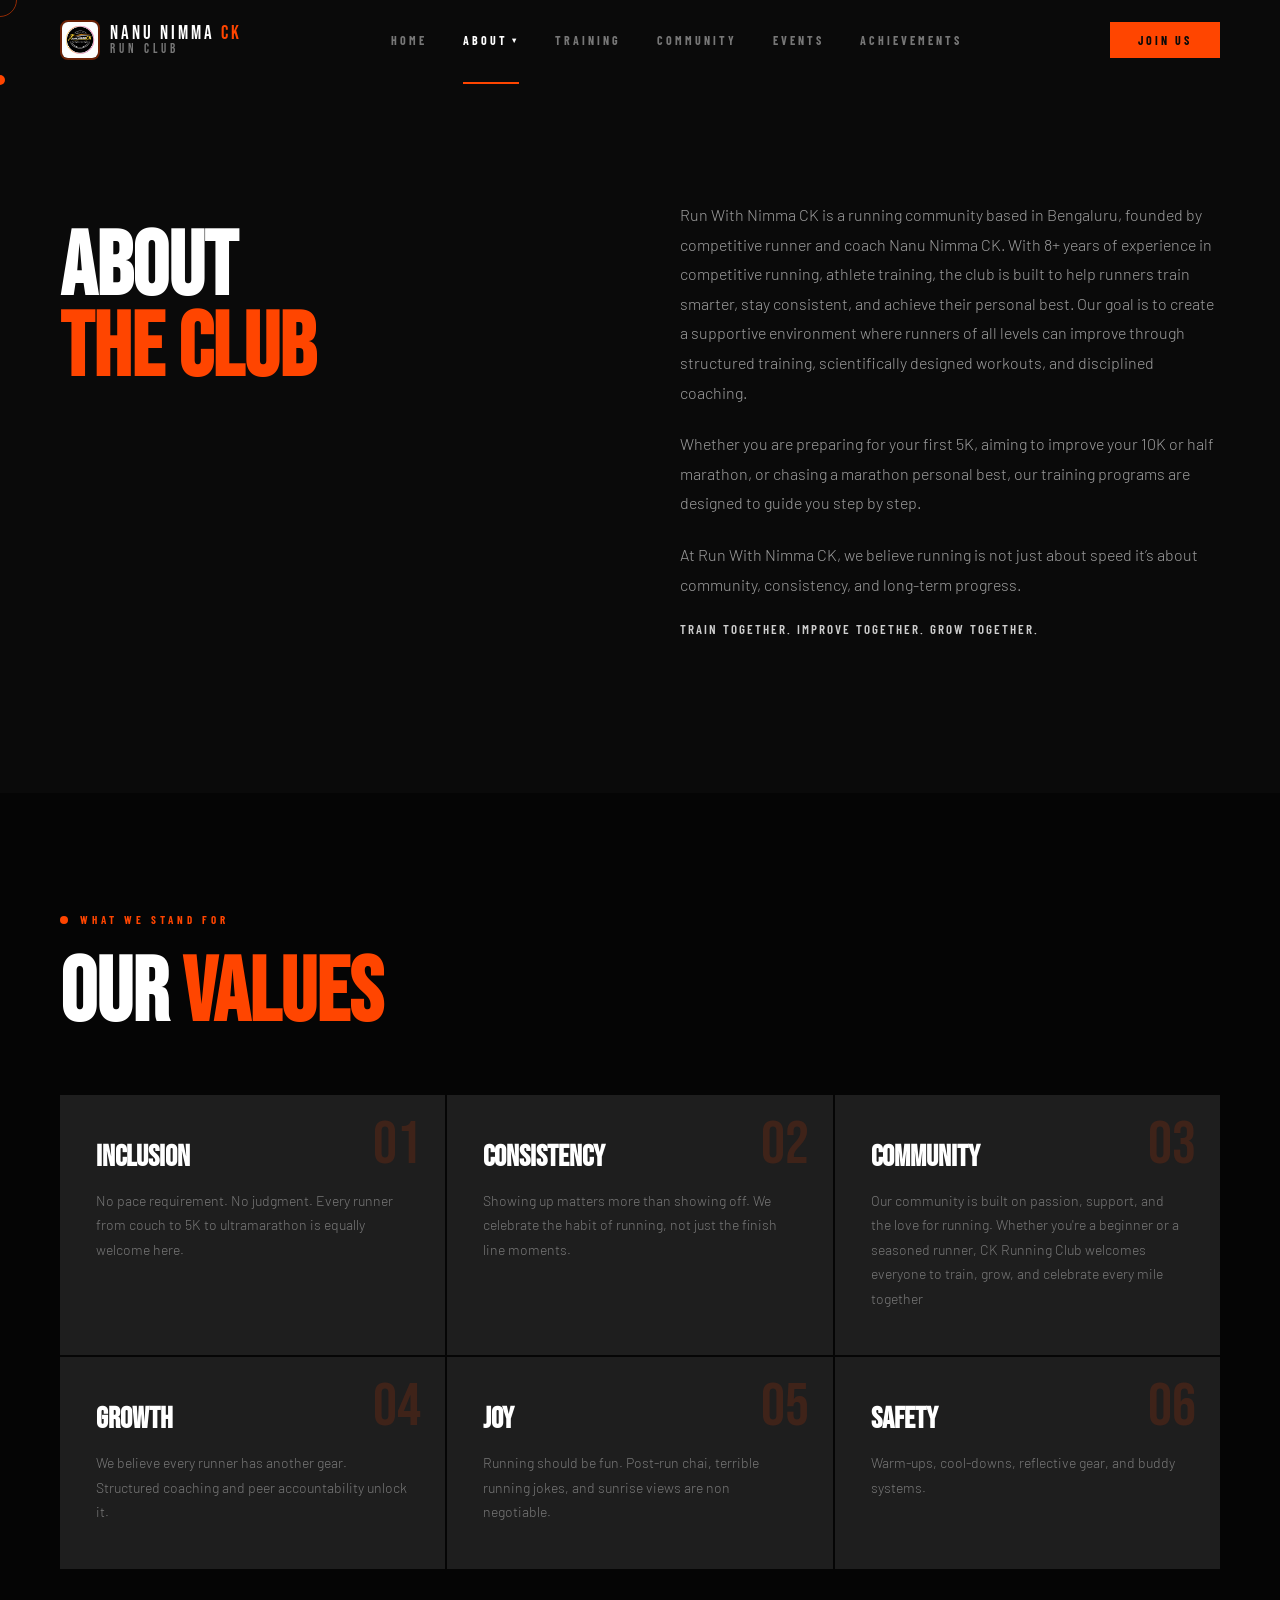
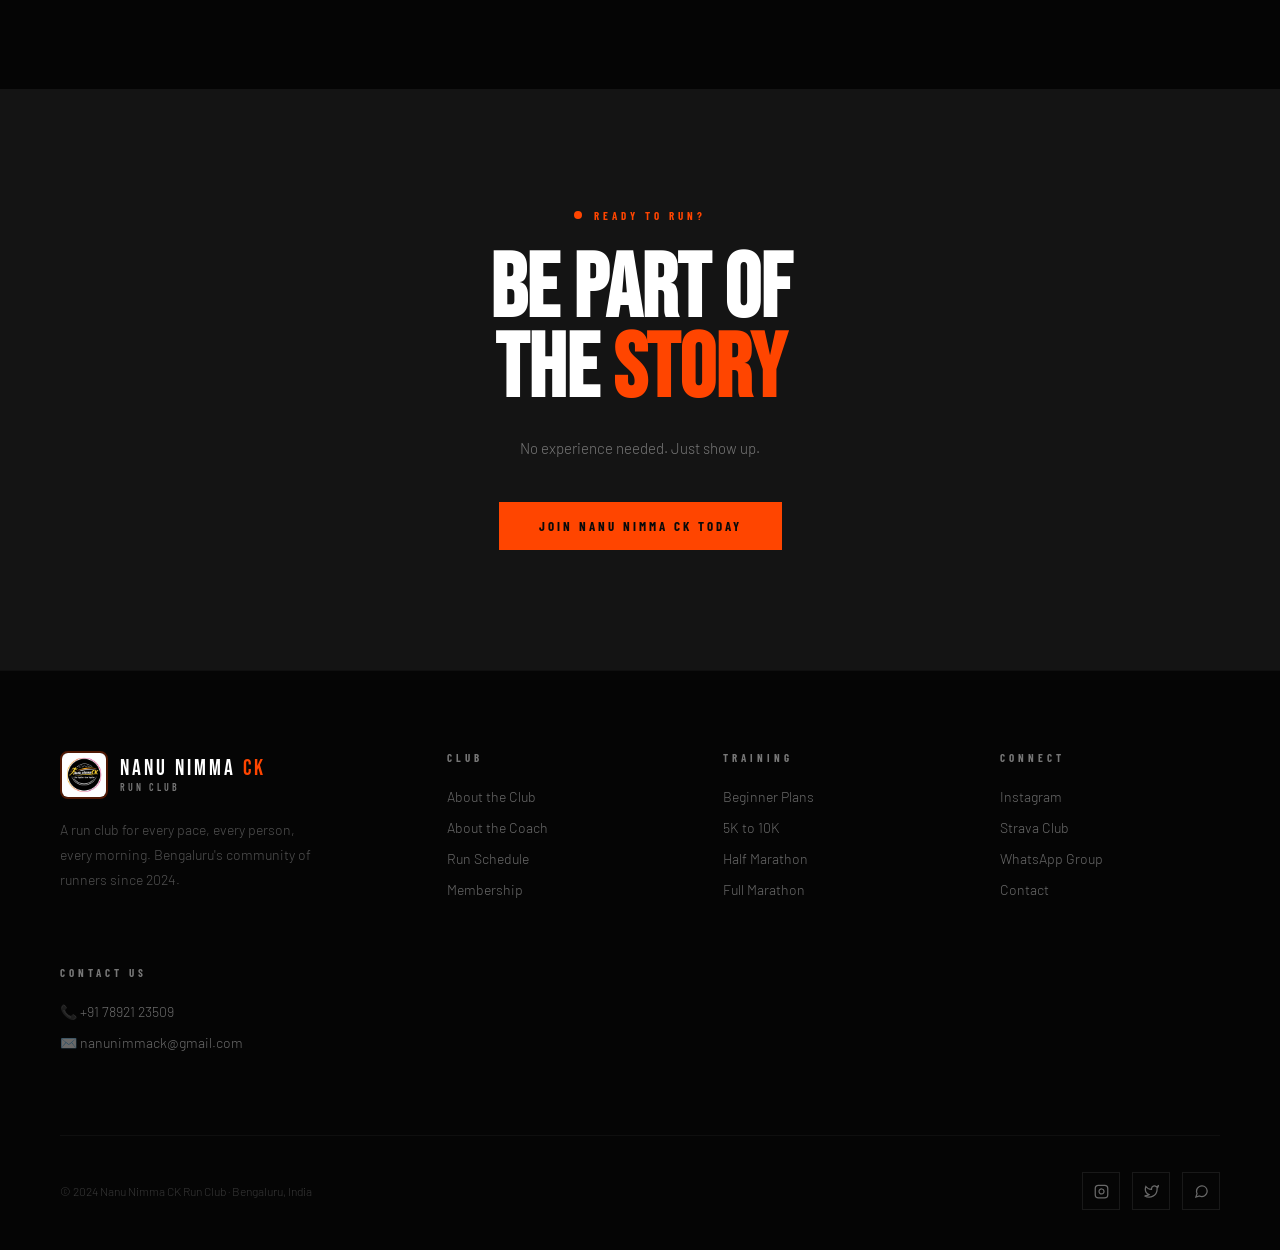
==== commit 0cc1b8ed: "Add files via upload" ====
--- a/about-club.html
+++ b/about-club.html
@@ -1,12 +1,25 @@
 <!DOCTYPE html>
 <html lang="en">
 <head>
+<!-- SEO Meta Tags -->
+<meta name="description" content="Nanu Nimma CK Run Club — Bengaluru's community running club. Structured training, marathon coaching and weekly group runs for all levels.">
+<meta name="keywords" content="run club Bengaluru, running coach Bengaluru, marathon training, CK runner, Nanu Nimma CK">
+<meta name="author" content="Chandrakanth M">
+
+<!-- Open Graph (for Google + social previews) -->
+<meta property="og:title" content="Nanu Nimma CK Run Club">
+<meta property="og:description" content="Bengaluru's community running club. Train smarter, run stronger.">
+<meta property="og:url" content="https://nanunimmack.fit/">
+<meta property="og:type" content="website">
+<meta property="og:image" content="https://nanunimmack.fit/profile.jpeg">
+
+<meta name="google-site-verification" content="fFWK10xYZNld2vjKLwLwmm7iOkbl5JPjr-4qwrEeDCE" />
 <meta charset="UTF-8">
 <meta name="viewport" content="width=device-width, initial-scale=1.0">
 <title>Nanu Nimma CK — About the Club</title>
 <link rel="preconnect" href="https://fonts.googleapis.com">
 <link href="https://fonts.googleapis.com/css2?family=Bebas+Neue&family=Barlow+Condensed:wght@300;400;600;700&family=Barlow:wght@300;400;500&display=swap" rel="stylesheet">
-<link rel="stylesheet" href="styles.css">
+<link rel="stylesheet" href="./styles.css">
 </head>
 <body>
 
@@ -69,7 +82,7 @@
       <p>Run With Nimma CK is a running community based in Bengaluru, founded by competitive runner and coach Nanu Nimma CK. With 8+ years of experience in competitive running, athlete training, the club is built to help runners train smarter, stay consistent, and achieve their personal best.
 Our goal is to create a supportive environment where runners of all levels can improve through structured training, scientifically designed workouts, and disciplined coaching.</p>
       <p>Whether you are preparing for your first 5K, aiming to improve your 10K or half marathon, or chasing a marathon personal best, our training programs are designed to guide you step by step.</p>
-      <p>At Run With Nimma CK, we believe running is not just about speed — it’s about community, consistency, and long-term progress.</p>
+      <p>At Run With Nimma CK, we believe running is not just about speed  it’s about community, consistency, and long-term progress.</p>
       <div class="feature-item"><span>Train together. Improve together. Grow together.</span></div>
       <div class="feature-list" style="margin-top:36px;">
         
@@ -93,7 +106,7 @@
     <div class="value-card">
       <div class="value-card__num">01</div>
       <h4>INCLUSION</h4>
-      <p>No pace requirement. No judgment. Every runner — from couch-to-5K to ultramarathon — is equally welcome here.</p>
+      <p>No pace requirement. No judgment. Every runner from couch to 5K to ultramarathon is equally welcome here.</p>
     </div>
     <div class="value-card">
       <div class="value-card__num">02</div>
@@ -113,7 +126,7 @@
     <div class="value-card">
       <div class="value-card__num">05</div>
       <h4>JOY</h4>
-      <p>Running should be fun. Post-run chai, terrible running jokes, and sunrise views are non-negotiable.</p>
+      <p>Running should be fun. Post-run chai, terrible running jokes, and sunrise views are non negotiable.</p>
     </div>
     <div class="value-card">
       <div class="value-card__num">06</div>
@@ -166,7 +179,7 @@
       <ul>
         <li><a href="https://www.instagram.com/ck_runner198?igsh=MWJ4cGlnZDIwdWhmbg==" target="_blank" rel="noopener">Instagram</a></li>
         <li><a href="#">Strava Club</a></li>
-        <li><a href="https://wa.me/917892123509" target="_blank" rel="noopener">WhatsApp Group</a></li>
+        <li><a href="https://chat.whatsapp.com/FWKhlL9tx755j9TAaHpxI4" target="_blank" rel="noopener">WhatsApp Group</a></li>
         <li><a href="#">Contact</a></li>
       </ul>
     </div>
@@ -183,7 +196,7 @@
     <div class="socials">
       <a href="https://www.instagram.com/ck_runner198?igsh=MWJ4cGlnZDIwdWhmbg==" target="_blank" rel="noopener" class="social-btn"><svg viewBox="0 0 24 24"><rect x="2" y="2" width="20" height="20" rx="5"/><path d="M16 11.37A4 4 0 1112.63 8 4 4 0 0116 11.37z"/><path d="M17.5 6.5h.01"/></svg></a>
       <a href="#" class="social-btn"><svg viewBox="0 0 24 24"><path d="M23 3a10.9 10.9 0 01-3.14 1.53 4.48 4.48 0 00-7.86 3v1A10.66 10.66 0 013 4s-4 9 5 13a11.64 11.64 0 01-7 2c9 5 20 0 20-11.5a4.5 4.5 0 00-.08-.83A7.72 7.72 0 0023 3z"/></svg></a>
-      <a href="https://wa.me/917892123509" target="_blank" rel="noopener" class="social-btn"><svg viewBox="0 0 24 24" fill="none" stroke="currentColor" stroke-width="1.5"><path d="M21 11.5a8.38 8.38 0 01-.9 3.8 8.5 8.5 0 01-7.6 4.7 8.38 8.38 0 01-3.8-.9L3 21l1.9-5.7a8.38 8.38 0 01-.9-3.8 8.5 8.5 0 014.7-7.6 8.38 8.38 0 013.8-.9h.5a8.48 8.48 0 018 8v.5z"/></svg></a>
+      <a href="https://chat.whatsapp.com/FWKhlL9tx755j9TAaHpxI4" target="_blank" rel="noopener" class="social-btn"><svg viewBox="0 0 24 24" fill="none" stroke="currentColor" stroke-width="1.5"><path d="M21 11.5a8.38 8.38 0 01-.9 3.8 8.5 8.5 0 01-7.6 4.7 8.38 8.38 0 01-3.8-.9L3 21l1.9-5.7a8.38 8.38 0 01-.9-3.8 8.5 8.5 0 014.7-7.6 8.38 8.38 0 013.8-.9h.5a8.48 8.48 0 018 8v.5z"/></svg></a>
     </div>
   </div>
 </footer>
--- a/styles.css
+++ b/styles.css
@@ -2583,4 +2583,105 @@
   .popup { max-height: 92vh; border-radius: 0; }
   .popup__left { min-height: 220px; padding: 32px 22px; }
   .popup__right { padding: 28px 22px; }
+}
+
+/* ─── TRAINING LOCATIONS ─────────────────────────────────── */
+.location-grid {
+  display: grid;
+  grid-template-columns: 1fr 1fr;
+  gap: 2px;
+}
+.location-card {
+  background: var(--mid);
+  padding: 48px 44px;
+  position: relative;
+  overflow: hidden;
+  cursor: none;
+  transition: background .3s;
+  display: flex;
+  flex-direction: column;
+  gap: 28px;
+}
+.location-card:hover { background: #252525; }
+
+/* Day badges */
+.location-card__days {
+  display: flex;
+  align-items: center;
+  gap: 10px;
+  flex-wrap: wrap;
+}
+.location-card__days span {
+  font-family: 'Barlow Condensed', sans-serif;
+  font-size: 11px;
+  font-weight: 700;
+  letter-spacing: 4px;
+  text-transform: uppercase;
+  color: var(--dark);
+  background: var(--orange);
+  padding: 5px 14px;
+}
+.location-card__days span:nth-child(2) {
+  background: transparent;
+  color: var(--muted);
+  padding: 5px 0;
+  font-size: 13px;
+  letter-spacing: 2px;
+}
+
+/* Body */
+.location-card__body {
+  display: flex;
+  align-items: flex-start;
+  gap: 20px;
+}
+.location-card__icon {
+  width: 48px;
+  height: 48px;
+  background: rgba(255,69,0,.1);
+  border: 1px solid rgba(255,69,0,.2);
+  display: flex;
+  align-items: center;
+  justify-content: center;
+  flex-shrink: 0;
+}
+.location-card__icon svg {
+  width: 20px;
+  height: 20px;
+  stroke: var(--orange);
+}
+.location-card__name {
+  font-family: 'Bebas Neue', sans-serif;
+  font-size: 32px;
+  letter-spacing: 1px;
+  line-height: 1.05;
+  color: var(--white);
+  margin-bottom: 6px;
+}
+.location-card__address {
+  font-family: 'Barlow Condensed', sans-serif;
+  font-size: 13px;
+  font-weight: 600;
+  letter-spacing: 2px;
+  text-transform: uppercase;
+  color: var(--muted);
+  line-height: 1.6;
+}
+
+/* Bottom accent bar */
+.location-card__bar {
+  position: absolute;
+  bottom: 0; left: 0; right: 0;
+  height: 3px;
+  background: linear-gradient(90deg, var(--orange), transparent);
+  opacity: 0;
+  transition: opacity .3s;
+}
+.location-card:hover .location-card__bar { opacity: 1; }
+
+/* Responsive */
+@media (max-width: 768px) {
+  .location-grid { grid-template-columns: 1fr; }
+  .location-card { padding: 36px 28px; }
+  .location-card__name { font-size: 26px; }
 }
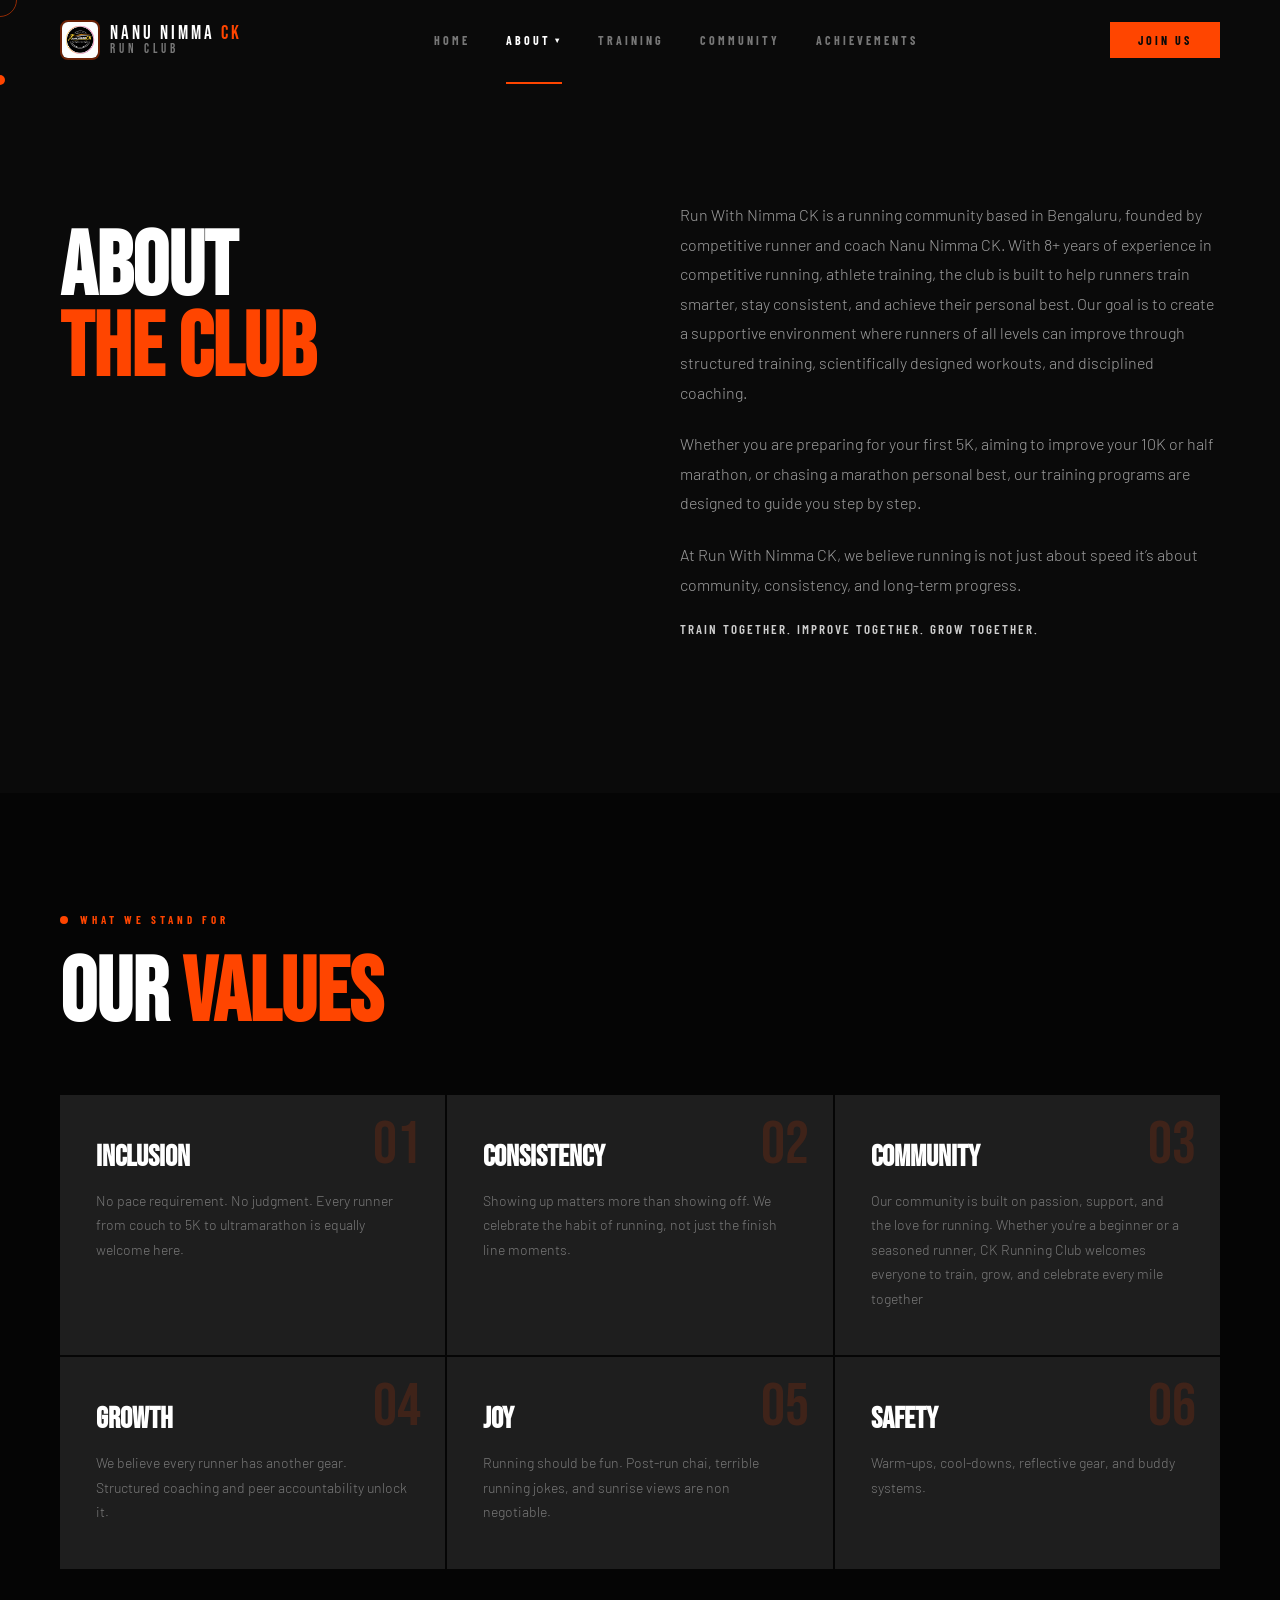
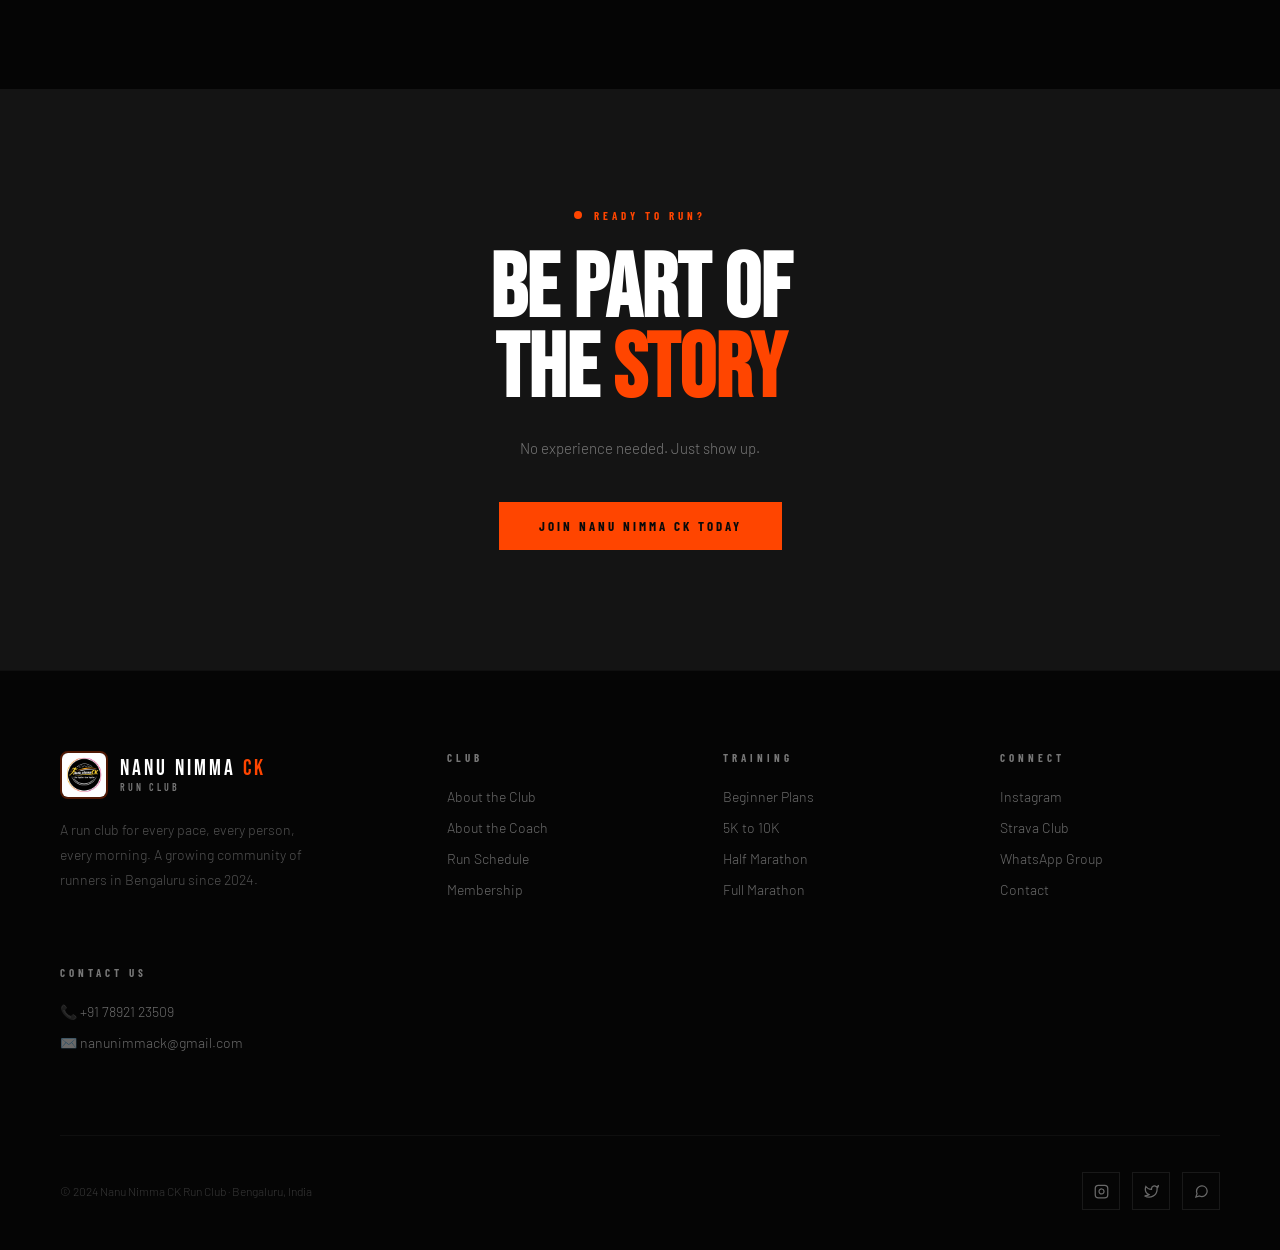
==== commit 8aa98f13: "Add files via upload" ====
--- a/about-club.html
+++ b/about-club.html
@@ -46,7 +46,6 @@
     </li>
     <li><a href="runs.html" class="nav__link">Training</a></li>
     <li><a href="community.html" class="nav__link">Community</a></li>
-    <li><a href="events.html" class="nav__link">Events</a></li>
     <li><a href="achievements.html" class="nav__link">Achievements</a></li>
   </ul>
   <a href="join.html" class="nav__join">Join Us</a>
@@ -154,7 +153,7 @@
   <div class="footer__top">
     <div class="footer__brand">
       <div class="footer__brand-logo"><div class="footer__brand-logo-icon"><img src="profile.jpeg" alt="Nanu Nimma CK Logo"></div><div class="footer__brand-logo-text"><span class="fl2">NANU NIMMA <span>CK</span></span><span class="fl1">Run Club</span></div></div>
-      <p class="footer__brand-text">A run club for every pace, every person, every morning. Bengaluru's community of runners since 2024.</p>
+      <p class="footer__brand-text">A run club for every pace, every person, every morning. A growing community of runners in Bengaluru since 2024.</p>
     </div>
     <div class="footer__col">
       <h5>Club</h5>
@@ -179,7 +178,7 @@
       <ul>
         <li><a href="https://www.instagram.com/ck_runner198?igsh=MWJ4cGlnZDIwdWhmbg==" target="_blank" rel="noopener">Instagram</a></li>
         <li><a href="#">Strava Club</a></li>
-        <li><a href="https://chat.whatsapp.com/FWKhlL9tx755j9TAaHpxI4" target="_blank" rel="noopener">WhatsApp Group</a></li>
+        <li><a href="" target="_blank" rel="noopener">WhatsApp Group</a></li>
         <li><a href="#">Contact</a></li>
       </ul>
     </div>
@@ -196,7 +195,7 @@
     <div class="socials">
       <a href="https://www.instagram.com/ck_runner198?igsh=MWJ4cGlnZDIwdWhmbg==" target="_blank" rel="noopener" class="social-btn"><svg viewBox="0 0 24 24"><rect x="2" y="2" width="20" height="20" rx="5"/><path d="M16 11.37A4 4 0 1112.63 8 4 4 0 0116 11.37z"/><path d="M17.5 6.5h.01"/></svg></a>
       <a href="#" class="social-btn"><svg viewBox="0 0 24 24"><path d="M23 3a10.9 10.9 0 01-3.14 1.53 4.48 4.48 0 00-7.86 3v1A10.66 10.66 0 013 4s-4 9 5 13a11.64 11.64 0 01-7 2c9 5 20 0 20-11.5a4.5 4.5 0 00-.08-.83A7.72 7.72 0 0023 3z"/></svg></a>
-      <a href="https://chat.whatsapp.com/FWKhlL9tx755j9TAaHpxI4" target="_blank" rel="noopener" class="social-btn"><svg viewBox="0 0 24 24" fill="none" stroke="currentColor" stroke-width="1.5"><path d="M21 11.5a8.38 8.38 0 01-.9 3.8 8.5 8.5 0 01-7.6 4.7 8.38 8.38 0 01-3.8-.9L3 21l1.9-5.7a8.38 8.38 0 01-.9-3.8 8.5 8.5 0 014.7-7.6 8.38 8.38 0 013.8-.9h.5a8.48 8.48 0 018 8v.5z"/></svg></a>
+      <a href="" target="_blank" rel="noopener" class="social-btn"><svg viewBox="0 0 24 24" fill="none" stroke="currentColor" stroke-width="1.5"><path d="M21 11.5a8.38 8.38 0 01-.9 3.8 8.5 8.5 0 01-7.6 4.7 8.38 8.38 0 01-3.8-.9L3 21l1.9-5.7a8.38 8.38 0 01-.9-3.8 8.5 8.5 0 014.7-7.6 8.38 8.38 0 013.8-.9h.5a8.48 8.48 0 018 8v.5z"/></svg></a>
     </div>
   </div>
 </footer>
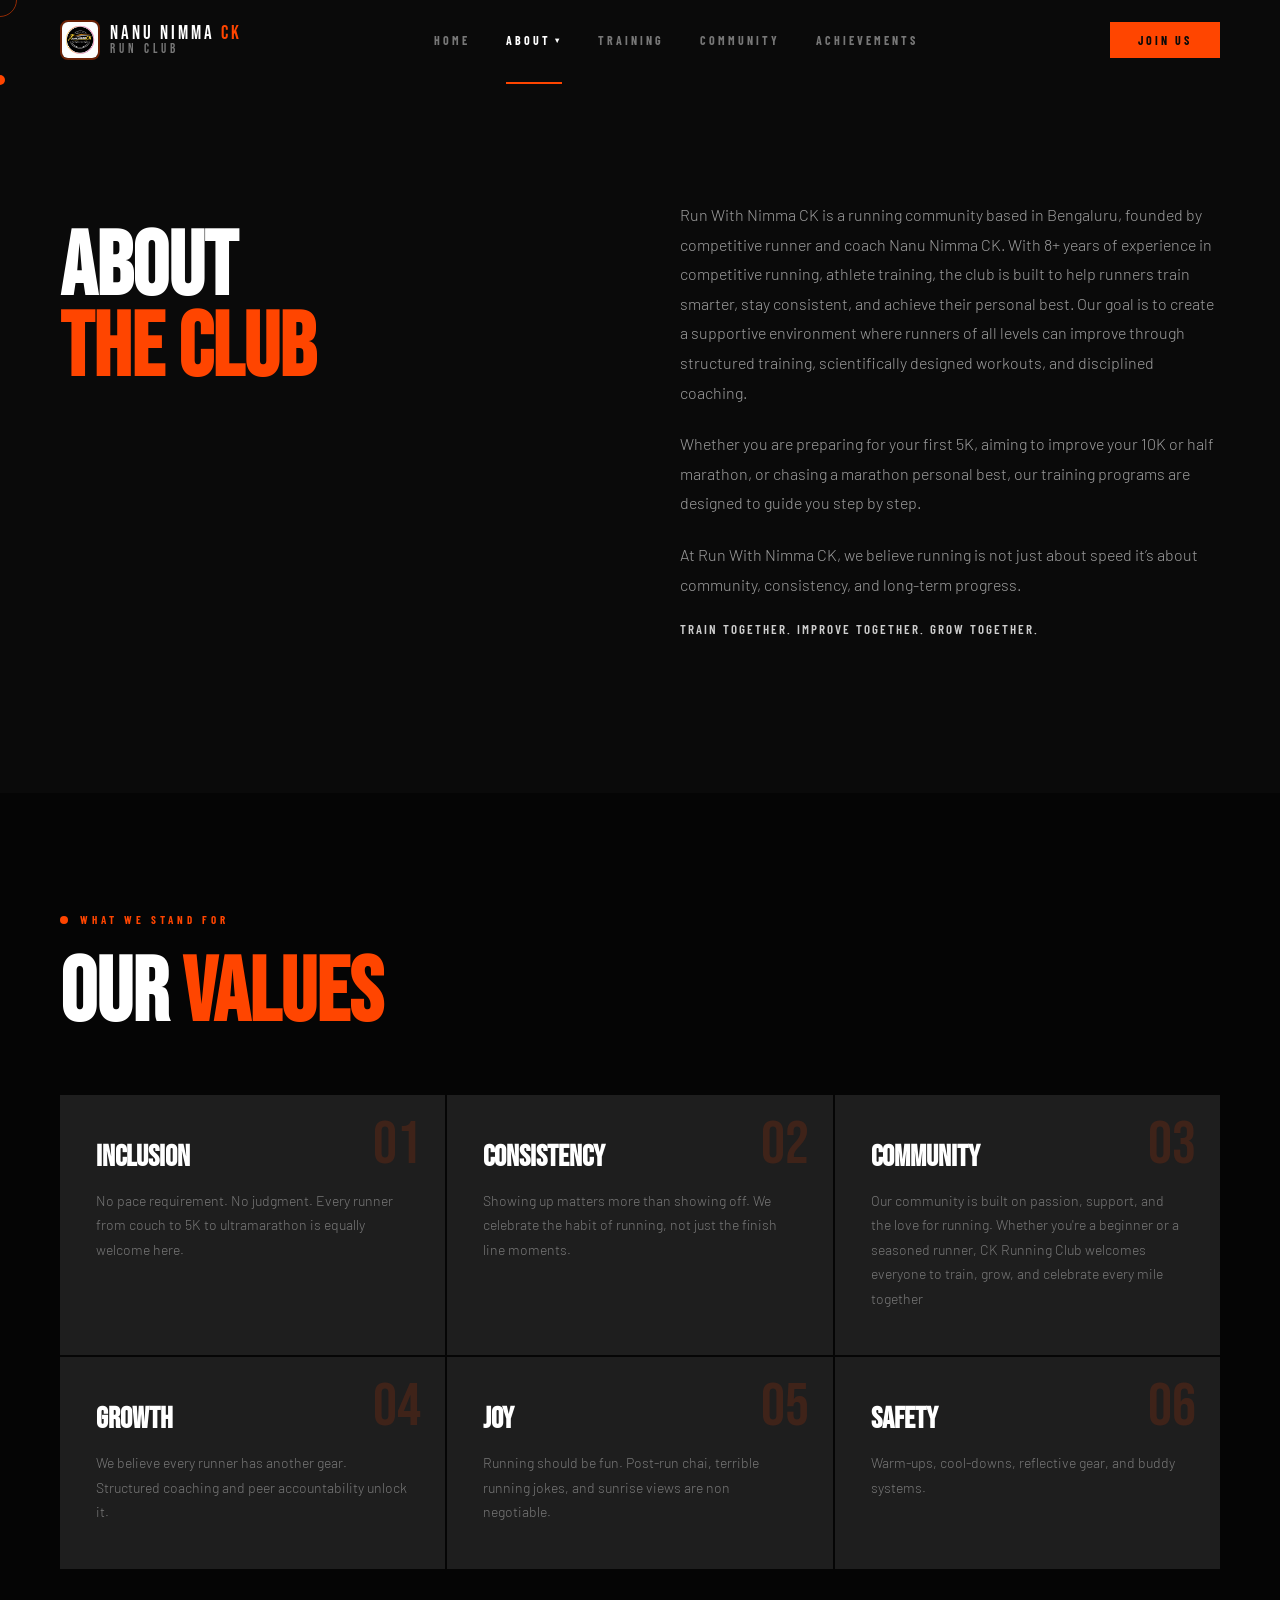
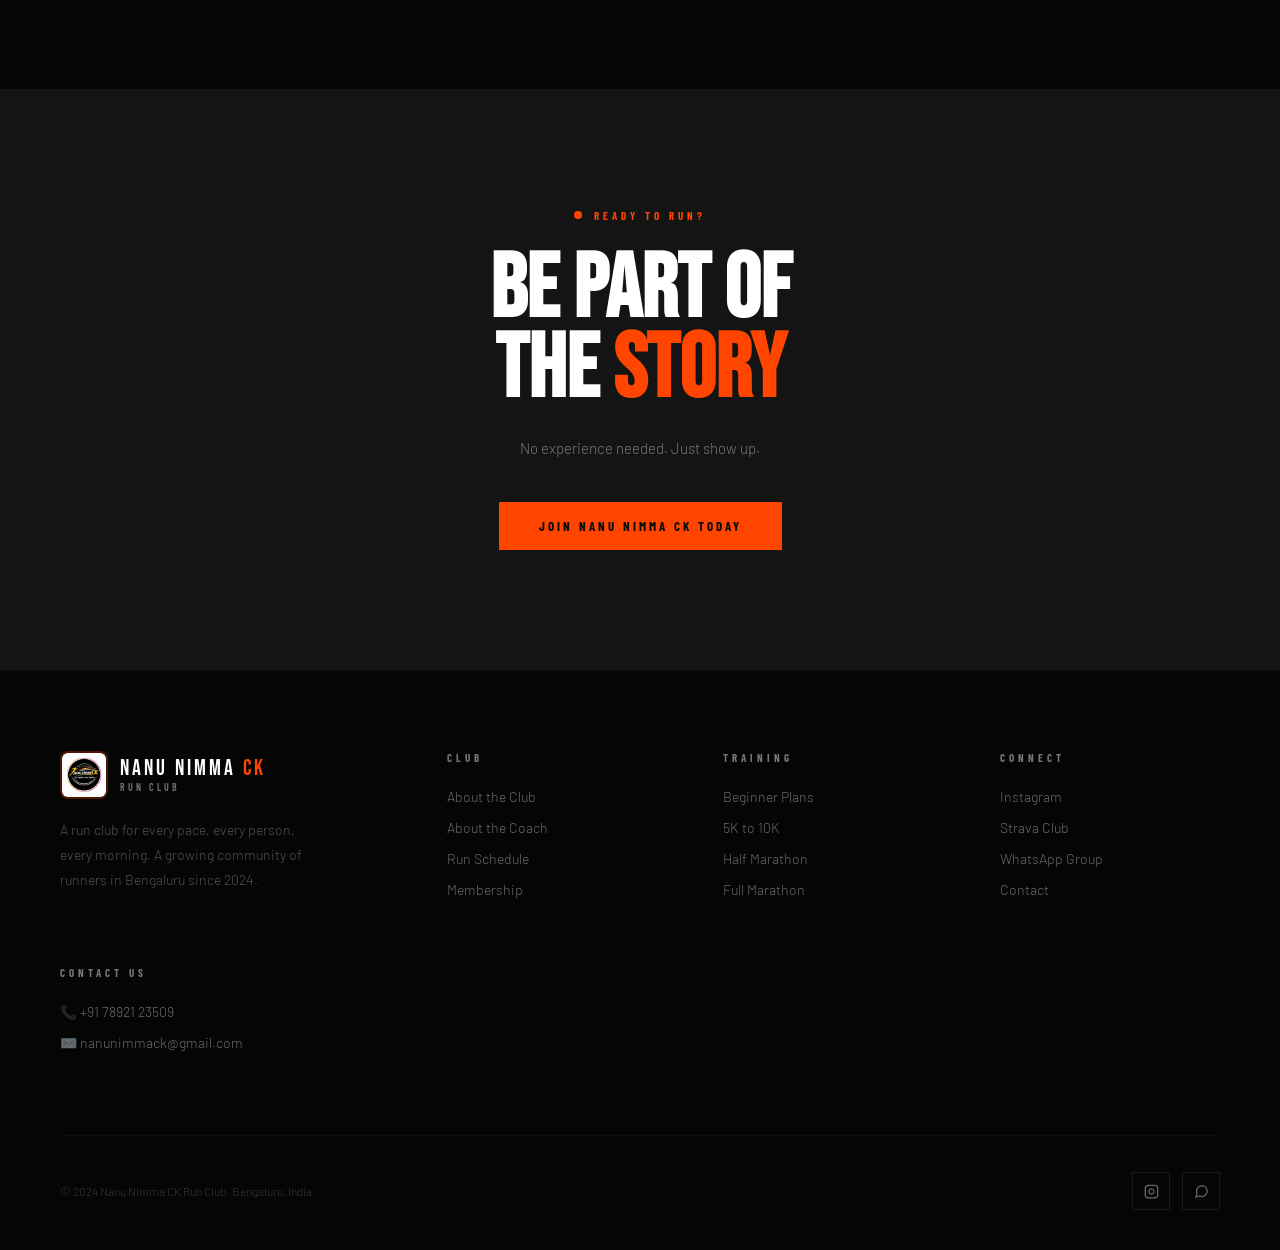
==== commit ad2f6b12: "Add files via upload" ====
--- a/about-club.html
+++ b/about-club.html
@@ -20,8 +20,92 @@
 <link rel="preconnect" href="https://fonts.googleapis.com">
 <link href="https://fonts.googleapis.com/css2?family=Bebas+Neue&family=Barlow+Condensed:wght@300;400;600;700&family=Barlow:wght@300;400;500&display=swap" rel="stylesheet">
 <link rel="stylesheet" href="./styles.css">
+
+<!-- Favicon -->
+<link rel="icon" type="image/jpeg" href="./profile.jpeg">
+<link rel="apple-touch-icon" href="./profile.jpeg">
+<link rel="shortcut icon" href="./profile.jpeg">
+
 </head>
 <body>
+
+<!-- ── JOIN POPUP ── -->
+<div class="popup-overlay" id="popupOverlay">
+  <div class="popup">
+    <button class="popup__close" id="popupClose" aria-label="Close">
+      <svg viewBox="0 0 24 24"><path d="M18 6L6 18M6 6l12 12"/></svg>
+    </button>
+
+    <!-- Left: CTA -->
+    <div class="popup__left">
+      <div class="popup__bg"></div>
+      <div class="popup__grid"></div>
+      <div class="popup__content">
+        <div class="label" style="margin-bottom:16px;">
+          <div class="label__dot"></div>
+          <span class="label__text">Run With Us</span>
+        </div>
+        <h2 class="popup__heading">JOIN <span>NANU<br>NIMMA CK</span></h2>
+        <p class="popup__sub">No pace requirement. Just show up and lace up. Bengaluru's most welcoming run community.</p>
+        <a href="join.html" class="popup__cta">
+          Join Us Today
+          <svg viewBox="0 0 24 24"><path d="M5 12h14M12 5l7 7-7 7"/></svg>
+        </a>
+      </div>
+    </div>
+
+    <!-- Right: Contact -->
+    <div class="popup__right">
+      <div class="popup__tag">Get In Touch</div>
+      <h3 class="popup__contact-heading">REACH <span>US</span></h3>
+      <p class="popup__contact-sub">Have questions? We're always happy to help you get started.</p>
+
+      <div class="popup__contacts">
+        <a href="tel:+917892123509" class="popup__contact-item">
+          <div class="popup__contact-icon">
+            <svg viewBox="0 0 24 24"><path d="M22 16.92v3a2 2 0 01-2.18 2 19.79 19.79 0 01-8.63-3.07A19.5 19.5 0 013.07 9.81 19.79 19.79 0 01.07 1.18 2 2 0 012.03 0h3a2 2 0 012 1.72 12.84 12.84 0 00.7 2.81 2 2 0 01-.45 2.11L6.09 7.91a16 16 0 006 6l1.27-1.27a2 2 0 012.11-.45 12.84 12.84 0 002.81.7A2 2 0 0122 14.92z"/></svg>
+          </div>
+          <div class="popup__contact-info">
+            <span class="popup__contact-label">Phone / WhatsApp</span>
+            <span class="popup__contact-val">+91 78921 23509</span>
+          </div>
+        </a>
+
+        <a href="mailto:nanunimmack@gmail.com" class="popup__contact-item">
+          <div class="popup__contact-icon">
+            <svg viewBox="0 0 24 24"><path d="M4 4h16c1.1 0 2 .9 2 2v12c0 1.1-.9 2-2 2H4c-1.1 0-2-.9-2-2V6c0-1.1.9-2 2-2z"/><polyline points="22,6 12,13 2,6"/></svg>
+          </div>
+          <div class="popup__contact-info">
+            <span class="popup__contact-label">Email Us</span>
+            <span class="popup__contact-val">nanunimmack@gmail.com</span>
+          </div>
+        </a>
+
+        <a href="https://www.instagram.com/ck_runner198?igsh=MWJ4cGlnZDIwdWhmbg==" target="_blank" rel="noopener" class="popup__contact-item">
+          <div class="popup__contact-icon">
+            <svg viewBox="0 0 24 24"><rect x="2" y="2" width="20" height="20" rx="5"/><path d="M16 11.37A4 4 0 1112.63 8 4 4 0 0116 11.37z"/><path d="M17.5 6.5h.01"/></svg>
+          </div>
+          <div class="popup__contact-info">
+            <span class="popup__contact-label">Instagram</span>
+            <span class="popup__contact-val">@ck_runner198</span>
+          </div>
+        </a>
+
+        <a href="https://chat.whatsapp.com/FWKhlL9tx755j9TAaHpxI4" target="_blank" rel="noopener" class="popup__contact-item">
+          <div class="popup__contact-icon">
+            <svg viewBox="0 0 24 24" fill="none" stroke="currentColor" stroke-width="1.5"><path d="M21 11.5a8.38 8.38 0 01-.9 3.8 8.5 8.5 0 01-7.6 4.7 8.38 8.38 0 01-3.8-.9L3 21l1.9-5.7a8.38 8.38 0 01-.9-3.8 8.5 8.5 0 014.7-7.6 8.38 8.38 0 013.8-.9h.5a8.48 8.48 0 018 8v.5z"/></svg>
+          </div>
+          <div class="popup__contact-info">
+            <span class="popup__contact-label">WhatsApp Group</span>
+            <span class="popup__contact-val">Tap to Join the Group</span>
+          </div>
+        </a>
+      </div>
+
+      <p class="popup__dismiss" id="popupDismiss">Don't show again &nbsp;·&nbsp; <span id="popupSnooze">Remind me later</span></p>
+    </div>
+  </div>
+</div>
 
 <div class="cursor" id="cursor"></div>
 <div class="cursor-ring" id="cursorRing"></div>
@@ -194,8 +278,7 @@
     <p class="footer__copy">© 2024 Nanu Nimma CK Run Club · Bengaluru, India</p>
     <div class="socials">
       <a href="https://www.instagram.com/ck_runner198?igsh=MWJ4cGlnZDIwdWhmbg==" target="_blank" rel="noopener" class="social-btn"><svg viewBox="0 0 24 24"><rect x="2" y="2" width="20" height="20" rx="5"/><path d="M16 11.37A4 4 0 1112.63 8 4 4 0 0116 11.37z"/><path d="M17.5 6.5h.01"/></svg></a>
-      <a href="#" class="social-btn"><svg viewBox="0 0 24 24"><path d="M23 3a10.9 10.9 0 01-3.14 1.53 4.48 4.48 0 00-7.86 3v1A10.66 10.66 0 013 4s-4 9 5 13a11.64 11.64 0 01-7 2c9 5 20 0 20-11.5a4.5 4.5 0 00-.08-.83A7.72 7.72 0 0023 3z"/></svg></a>
-      <a href="" target="_blank" rel="noopener" class="social-btn"><svg viewBox="0 0 24 24" fill="none" stroke="currentColor" stroke-width="1.5"><path d="M21 11.5a8.38 8.38 0 01-.9 3.8 8.5 8.5 0 01-7.6 4.7 8.38 8.38 0 01-3.8-.9L3 21l1.9-5.7a8.38 8.38 0 01-.9-3.8 8.5 8.5 0 014.7-7.6 8.38 8.38 0 013.8-.9h.5a8.48 8.48 0 018 8v.5z"/></svg></a>
+      <a href="https://wa.me/917892123509" target="_blank" rel="noopener" class="social-btn"><svg viewBox="0 0 24 24" fill="none" stroke="currentColor" stroke-width="1.5"><path d="M21 11.5a8.38 8.38 0 01-.9 3.8 8.5 8.5 0 01-7.6 4.7 8.38 8.38 0 01-3.8-.9L3 21l1.9-5.7a8.38 8.38 0 01-.9-3.8 8.5 8.5 0 014.7-7.6 8.38 8.38 0 013.8-.9h.5a8.48 8.48 0 018 8v.5z"/></svg></a>
     </div>
   </div>
 </footer>
